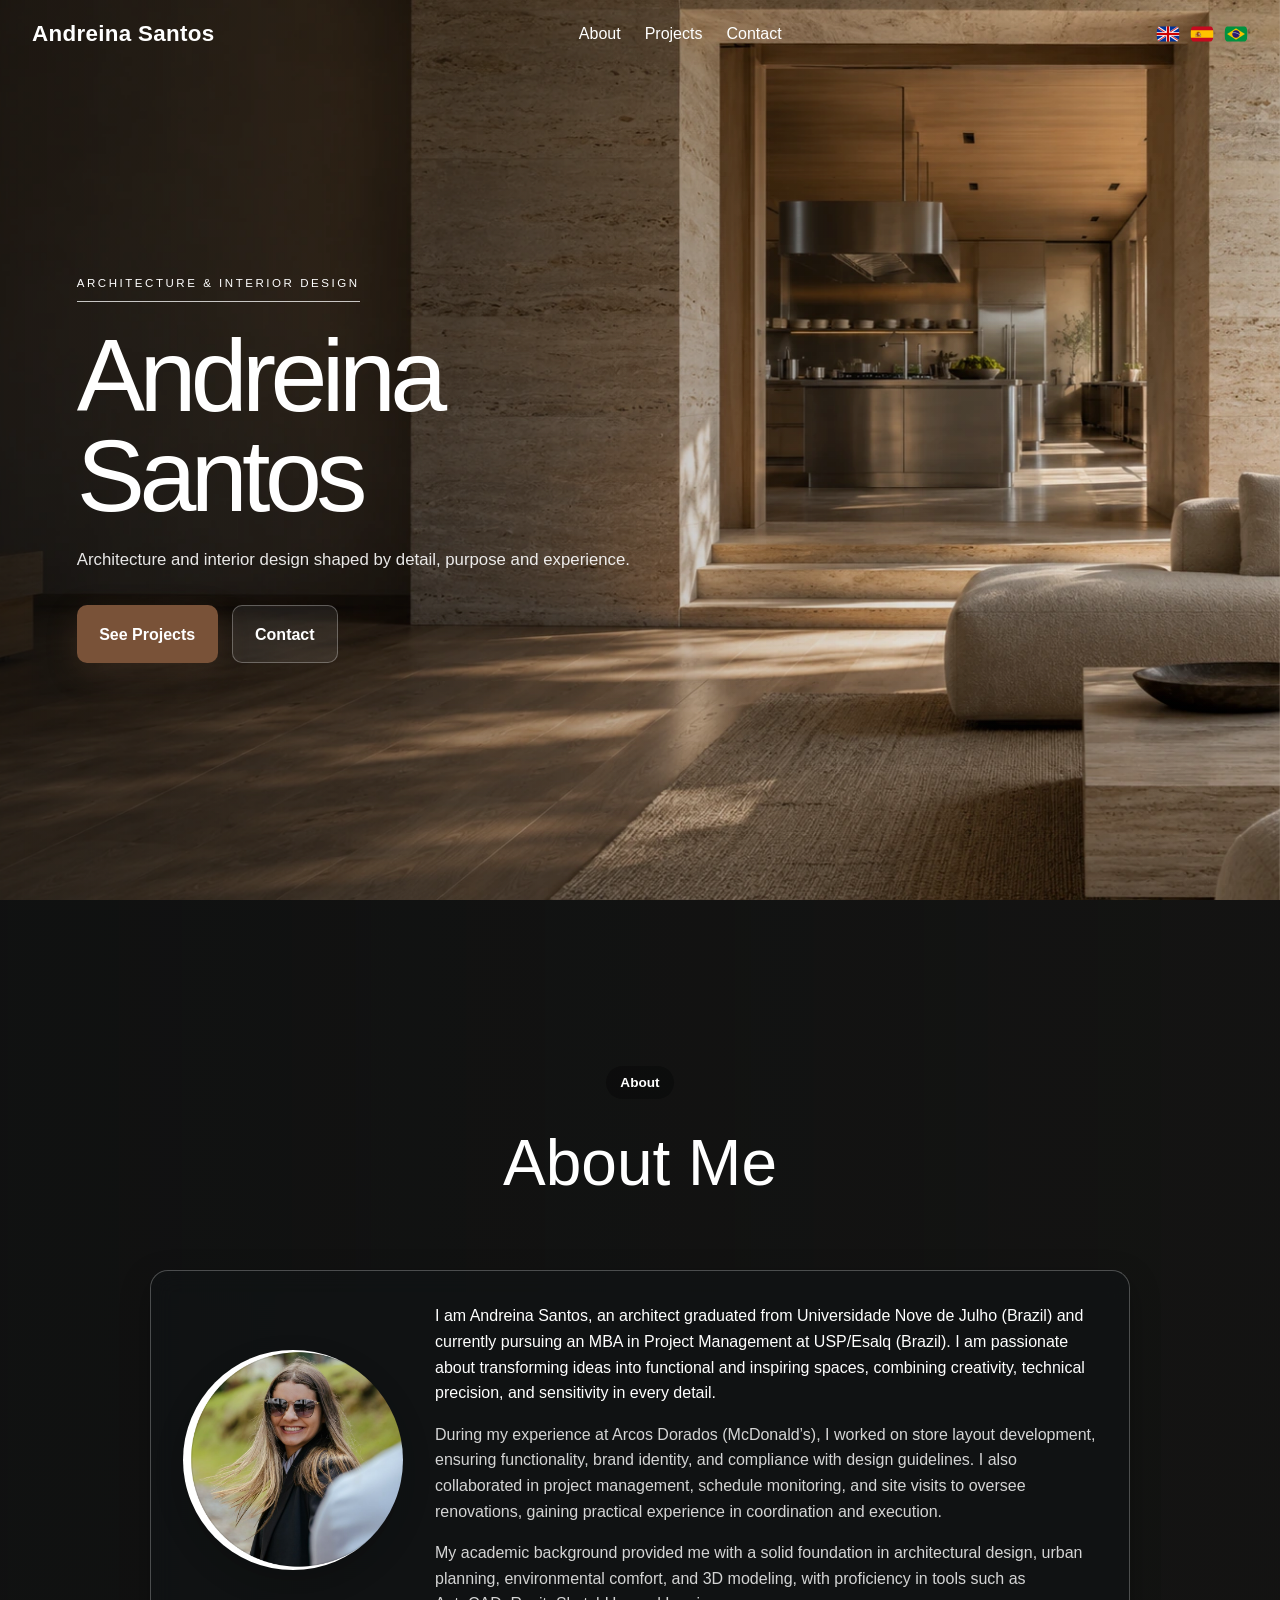
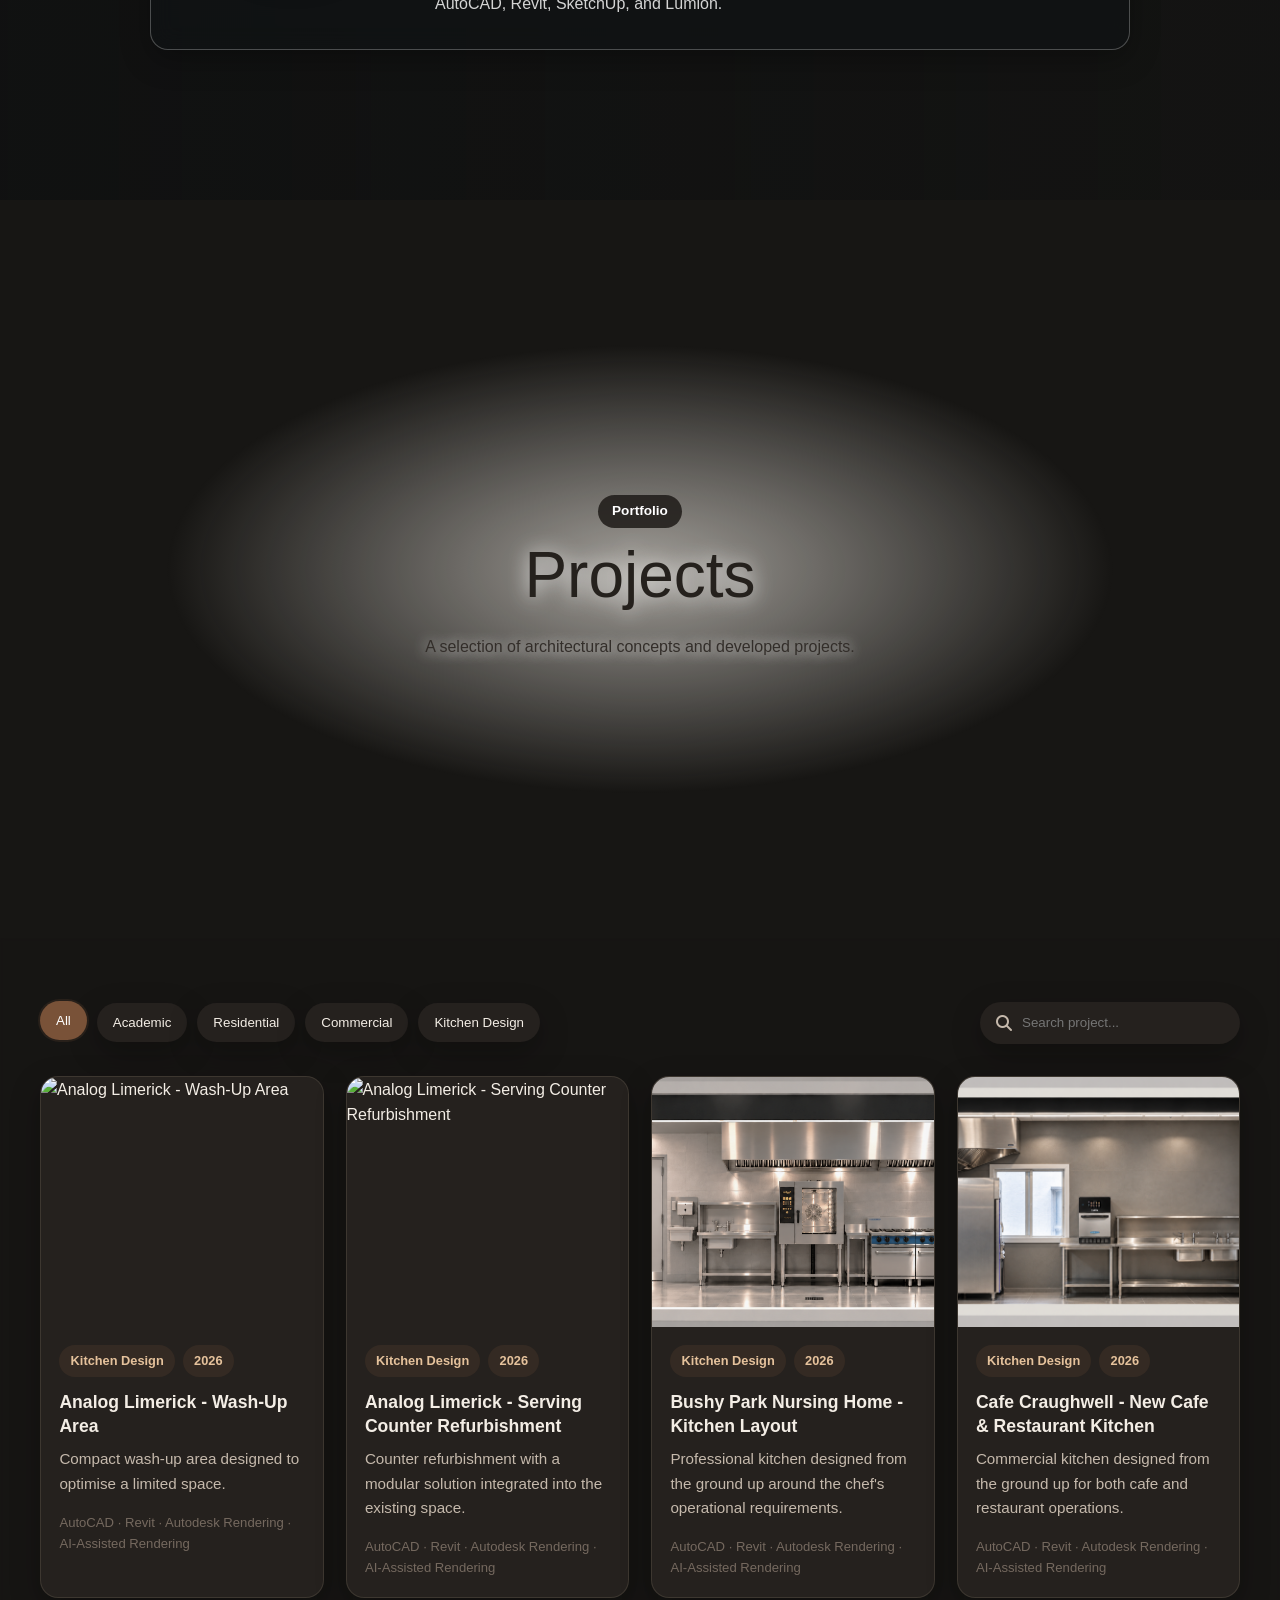
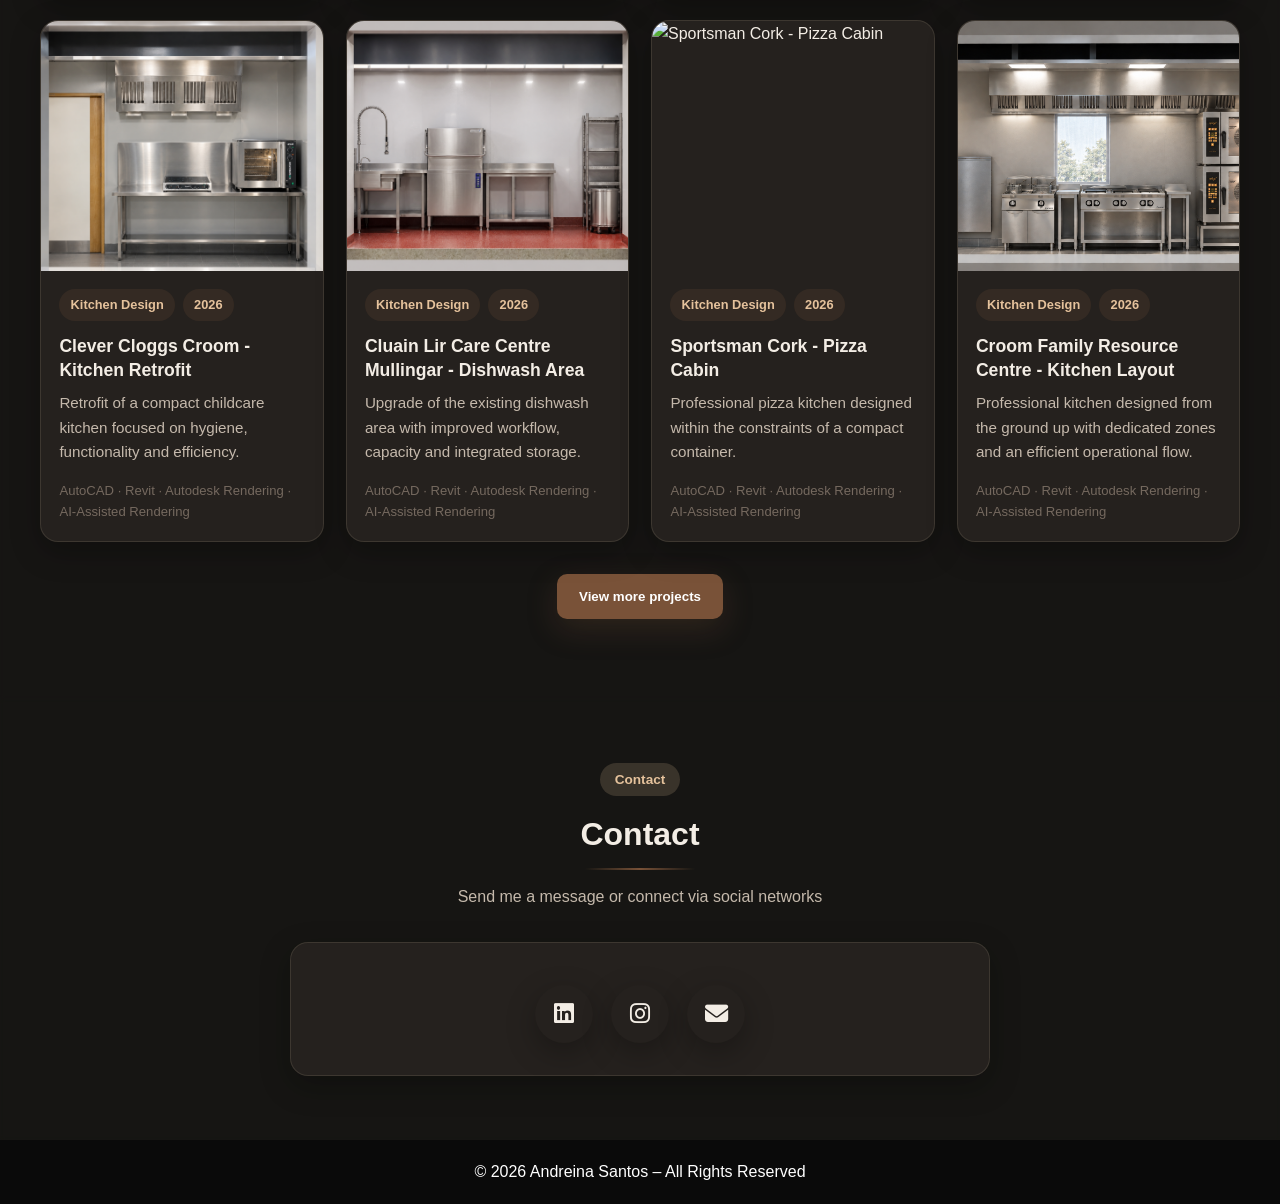
==== index.html @ 49c0d1c9 "Initial portfolio" ====
<!DOCTYPE html>
<html lang="pt">

<head>
    <meta charset="UTF-8">
    <meta name="viewport" content="width=device-width, initial-scale=1.0">
    <title>Andreina Santos | Architecture Portfolio</title>

    <link rel="icon" href="assets/hero/icon.ico">
    <link rel="stylesheet" href="css/style.css">
    <link rel="stylesheet" href="https://cdnjs.cloudflare.com/ajax/libs/font-awesome/6.4.0/css/all.min.css">

    <script src="js/projects-data.js" defer></script>
    <script src="js/script.js" defer></script>
</head>

<body class="home-page">
    <div class="site-backdrop" aria-hidden="true">
        <div class="backdrop-scene scene-living"></div>
        <div class="backdrop-scene scene-kitchen"></div>
        <div class="backdrop-scene scene-plan"></div>
    </div>
    <header>
        <a href="index.html" class="logo">Andreina Santos</a>

        <div class="menu-toggle" id="menu-toggle">
            <i class="fas fa-bars"></i>
        </div>

        <nav id="navbar">
            <ul>
                <li><a href="#about" id="nav-about">About</a></li>
                <li><a href="#projects" id="nav-projects">Projects</a></li>
                <li><a href="#contact" id="nav-contact">Contact</a></li>
            </ul>
        </nav>

        <div class="lang-switch">
            <img src="assets/flags/flag-en.png" alt="English" data-lang="en">
            <img src="assets/flags/flag-es.png" alt="Español" data-lang="es">
            <img src="assets/flags/flag-pt.png" alt="Português" data-lang="pt">
        </div>
    </header>

    <section class="hero" aria-label="Andreina Santos — architecture and interior design">
        <div class="hero-content">
            <span class="hero-kicker" id="hero-kicker">Architecture & Interior Design</span>
            <h1 id="hero-title">Andreina Santos</h1>
            <p id="hero-sub">Architecture and interior design shaped by detail, purpose and experience.</p>
            <div class="hero-actions">
                <a href="#projects" class="btn-hero" id="btn-see-projects">See Projects</a>
                <a href="#contact" class="btn-outline" id="btn-contact">Contact</a>
            </div>
        </div>
    </section>

    <section id="about" class="visible">
        <div class="section-heading">
            <span class="section-tag" id="about-tag">About</span>
            <h2 id="about-title">About Me</h2>
        </div>

        <div class="about-container glass-card">
            <div class="about-img">
                <img src="assets/profile/profile.png" alt="Andreina Santos">
            </div>

            <div class="about-text" id="about-text">
                I am Andreina Santos, an architect graduated from the Universidade Nove de Julho (Brazil) and currently pursuing an MBA in Project Management at USP/Esalq (Brazil).
            </div>
        </div>
    </section>

    <section id="projects" class="visible">
        <div class="projects-intro">
            <div class="section-heading">
                <span class="section-tag" id="projects-tag">Portfolio</span>
                <h2 id="projects-title">Projects</h2>
                <p class="section-subtitle" id="projects-subtitle">A selection of architectural concepts and developed projects.</p>
            </div>

        </div>
        <div class="projects-body">
            <div class="projects-toolbar">
                <div class="filter-buttons" id="filter-buttons">
                    <button class="filter-btn active" data-filter="all" id="filter-all">All</button>
                    <button class="filter-btn" data-filter="academic" id="filter-academic">Academic</button>
                    <button class="filter-btn" data-filter="residential" id="filter-residential">Residential</button>
                    <button class="filter-btn" data-filter="commercial" id="filter-commercial">Commercial</button>
                    <button class="filter-btn" data-filter="kitchen-design" id="filter-kitchenDesign">Kitchen Design</button>
                </div>

                <div class="search-box">
                    <i class="fas fa-search"></i>
                    <input type="text" id="project-search" placeholder="Search project...">
                </div>
            </div>

            <div class="project-grid" id="project-grid"></div>
            <p class="empty-state" id="empty-state" style="display: none;">No projects found.</p>

            <div class="projects-actions">
                <button id="load-more-projects" class="btn-load-more">Ver mais projetos</button>
            </div>
        </div>
    </section>

    <section id="contact" class="section-reveal">
        <div class="section-heading">
            <span class="section-tag" id="contact-tag">Contact</span>
            <h2 id="contact-title">Contact</h2>
            <p class="section-subtitle" id="contact-text">Send me a message or connect via social networks</p>
        </div>

        <div class="contact-card glass-card">
            <div class="socials">
                <a href="https://www.linkedin.com/in/andreina-lopes/" target="_blank" class="social-link linkedin" aria-label="LinkedIn">
                    <i class="fa-brands fa-linkedin"></i>
                </a>

                <a href="https://www.instagram.com/andreinalopes_/" target="_blank" class="social-link instagram" aria-label="Instagram">
                    <i class="fa-brands fa-instagram"></i>
                </a>

                <a href="mailto:andreina.lopes935@hotmail.com" class="social-link email" aria-label="Email">
                    <i class="fa-solid fa-envelope"></i>
                </a>
            </div>
        </div>
    </section>

    <footer>
        <p>© 2026 Andreina Santos – All Rights Reserved</p>
    </footer>

    <div id="dark-mode-toggle" aria-label="Toggle dark mode" title="Toggle dark mode">
        <i class="fas fa-moon"></i>
    </div>
</body>

</html>
---- css/style.css ----
:root {
    --bg: #f5f1eb;
    --bg-soft: #fffdf8;
    --text: #25211d;
    --text-soft: #6d645c;
    --primary: #795238;
    --primary-dark: #5c3d2a;
    --border: rgba(75, 53, 35, 0.12);
    --shadow: 0 10px 30px rgba(38, 29, 21, 0.10);
    --radius: 18px;
    --header-bg: rgba(29, 26, 23, 0.90);
}

* {
    margin: 0;
    padding: 0;
    box-sizing: border-box;
}

html {
    scroll-behavior: smooth;
}

body {
    font-family: Arial, sans-serif;
    line-height: 1.6;
    background: var(--bg);
    color: var(--text);
}

img {
    max-width: 100%;
    display: block;
}

header {
    display: flex;
    justify-content: space-between;
    align-items: center;
    gap: 1rem;
    padding: 1rem 2rem;
    background: var(--header-bg);
    color: #fff;
    position: sticky;
    top: 0;
    z-index: 999;
    backdrop-filter: blur(12px);
}

header .logo {
    font-size: 1.4rem;
    font-weight: bold;
    letter-spacing: 0.3px;
    white-space: nowrap;
    color: #fff;
    text-decoration: none;
    transition: color 0.3s ease, transform 0.3s ease;
}

header .logo:hover {
    color: var(--primary);
}

nav ul {
    display: flex;
    list-style: none;
    gap: 24px;
}

nav ul li a {
    color: #fff;
    text-decoration: none;
    transition: color 0.3s ease;
}

nav ul li a:hover {
    color: var(--primary);
}

.lang-switch {
    display: flex;
    align-items: center;
}

.lang-switch img {
    width: 24px;
    margin-left: 10px;
    cursor: pointer;
    border-radius: 50%;
    transition: transform 0.25s ease;
}

.lang-switch img:hover {
    transform: scale(1.12);
}

.menu-toggle {
    display: none;
    font-size: 1.8rem;
    cursor: pointer;
    color: #fff;
}

section {
    padding: 4rem 2rem;
}

.section-heading {
    max-width: 900px;
    margin: 0 auto 2rem;
    text-align: center;
}

.section-tag {
    display: inline-block;
    margin-bottom: 0.8rem;
    padding: 0.35rem 0.9rem;
    background: rgba(121, 82, 56, 0.12);
    color: var(--primary-dark);
    border-radius: 999px;
    font-size: 0.85rem;
    font-weight: bold;
}

.section-heading h2 {
    position: relative;
    display: block;
    width: fit-content;
    margin: 0 auto 0.9rem;
    font-size: 2rem;
    padding-bottom: 10px;
}

.section-heading h2::after {
    content: "";
    position: absolute;
    left: 50%;
    bottom: 0;
    width: 0;
    height: 2px;
    background: linear-gradient(90deg, transparent, var(--primary), transparent);
    transform: translateX(-50%);
    transition: width 0.45s ease;
}

.section-reveal.visible .section-heading h2::after {
    width: 110px;
}

.section-subtitle {
    max-width: 650px;
    margin: 0 auto;
    color: var(--text-soft);
}

.hero {
    min-height: 88vh;
    display: flex;
    align-items: center;
    justify-content: center;
    text-align: center;
    padding: 6rem 2rem;
    color: #fff;
    position: relative;
    overflow: hidden;
}

.hero-video {
    position: absolute;
    top: 50%;
    left: 50%;
    width: 100%;
    height: 100%;
    object-fit: cover;
    transform: translate(-50%, -50%);
    z-index: 0;
}

.hero-overlay {
    position: absolute;
    inset: 0;
    background: linear-gradient(rgba(0, 0, 0, 0.58), rgba(0, 0, 0, 0.68));
    z-index: 1;
}

.hero-content {
    max-width: 820px;
    animation: fadeUp 0.9s ease;
    position: relative;
    z-index: 2;
}

.hero-kicker {
    display: inline-block;
    margin-bottom: 1rem;
    padding: 0.4rem 0.95rem;
    border: 1px solid rgba(255, 255, 255, 0.22);
    border-radius: 999px;
    font-size: 0.9rem;
    backdrop-filter: blur(6px);
}

.hero h1 {
    font-size: clamp(2.3rem, 5vw, 4.2rem);
    line-height: 1.1;
    margin-bottom: 1rem;
}

.hero p {
    max-width: 700px;
    margin: 0 auto 1.7rem;
    font-size: 1.05rem;
    color: rgba(255, 255, 255, 0.9);
}

.hero-actions {
    display: flex;
    justify-content: center;
    gap: 14px;
    flex-wrap: wrap;
}

.btn-hero,
.btn-outline,
.back-link {
    position: relative;
    overflow: hidden;
    display: inline-flex;
    align-items: center;
    justify-content: center;
    gap: 8px;
    padding: 0.95rem 1.4rem;
    border-radius: 10px;
    text-decoration: none;
    font-weight: bold;
    transition: all 0.3s ease;
}

.btn-hero::before,
.btn-outline::before,
.back-link::before {
    content: "";
    position: absolute;
    top: 0;
    left: -120%;
    width: 120%;
    height: 2px;
    background: rgba(255, 255, 255, 0.9);
    transition: left 0.4s ease;
}

.btn-hero:hover::before,
.btn-outline:hover::before,
.back-link:hover::before {
    left: 100%;
}

.btn-hero {
    background: var(--primary);
    color: #fff;
    box-shadow: 0 10px 30px rgba(121, 82, 56, 0.25);
}

.btn-hero:hover {
    background: var(--primary-dark);
    transform: translateY(-3px);
}

.btn-outline {
    border: 1px solid rgba(255, 255, 255, 0.28);
    color: #fff;
    background: rgba(255, 255, 255, 0.06);
}

.btn-outline:hover {
    transform: translateY(-3px);
    background: rgba(255, 255, 255, 0.12);
}

.glass-card {
    background: rgba(255, 255, 255, 0.7);
    border: 1px solid rgba(255, 255, 255, 0.5);
    backdrop-filter: blur(12px);
    box-shadow: var(--shadow);
    border-radius: var(--radius);
}

.about-container {
    display: flex;
    align-items: center;
    gap: 2rem;
    flex-wrap: wrap;
    max-width: 1100px;
    margin: 0 auto;
    padding: 2rem;
}

.about-img img {
    width: 220px;
    height: 220px;
    object-fit: cover;
    border-radius: 50%;
    box-shadow: 0 12px 30px rgba(0, 0, 0, 0.15);
}

.about-text {
    flex: 1;
    min-width: 280px;
}

.about-text p {
    margin-top: 1rem;
    color: var(--text-soft);
}

.projects-toolbar {
    max-width: 1200px;
    margin: 0 auto 2rem;
    display: flex;
    gap: 1rem;
    justify-content: space-between;
    align-items: center;
    flex-wrap: wrap;
}

.projects-actions {
    display: flex;
    justify-content: center;
    margin-top: 2rem;
}

.btn-load-more {
    border: none;
    padding: 0.95rem 1.4rem;
    border-radius: 10px;
    background: var(--primary);
    color: #fff;
    font-weight: bold;
    cursor: pointer;
    box-shadow: 0 10px 30px rgba(121, 82, 56, 0.25);
    transition: all 0.3s ease;
}

.btn-load-more:hover {
    background: var(--primary-dark);
    transform: translateY(-3px);
}

body.dark-mode .btn-load-more {
    background: var(--primary);
    color: #fff;
}

body.dark-mode .btn-load-more:hover {
    background: var(--primary-dark);
}

body.dark-mode .card:hover {
    border-color: rgba(121, 82, 56, 0.45);
}

.filter-buttons {
    display: flex;
    gap: 10px;
    flex-wrap: wrap;
}

.filter-btn {
    border: none;
    padding: 0.75rem 1rem;
    border-radius: 999px;
    background: #fff;
    color: var(--text);
    cursor: pointer;
    box-shadow: var(--shadow);
    transition: all 0.25s ease;
}

.filter-btn:hover,
.filter-btn.active {
    background: var(--primary);
    color: #fff;
    transform: translateY(-2px);
}

.search-box {
    display: flex;
    align-items: center;
    gap: 10px;
    background: #fff;
    padding: 0.8rem 1rem;
    border-radius: 999px;
    box-shadow: var(--shadow);
    min-width: 260px;
}

.search-box i {
    color: var(--text-soft);
}

.search-box input {
    border: none;
    outline: none;
    width: 100%;
    background: transparent;
    color: var(--text);
}

.project-grid {
    max-width: 1200px;
    margin: 0 auto;
    display: grid;
    grid-template-columns: repeat(auto-fit, minmax(280px, 1fr));
    gap: 22px;
}

.card {
    position: relative;
    border-radius: 18px;
    overflow: hidden;
    background: #fff;
    box-shadow: var(--shadow);
    border: 1px solid var(--border);
    transition: transform 0.35s ease, box-shadow 0.35s ease, border-color 0.35s ease;
}

.card::before,
.card::after {
    content: "";
    position: absolute;
    width: 34px;
    height: 34px;
    opacity: 0;
    transition: opacity 0.35s ease, transform 0.35s ease;
    pointer-events: none;
    z-index: 3;
}

.card::before {
    top: 12px;
    left: 12px;
    border-top: 2px solid var(--primary);
    border-left: 2px solid var(--primary);
    transform: translate(-6px, -6px);
}

.card::after {
    bottom: 12px;
    right: 12px;
    border-bottom: 2px solid var(--primary);
    border-right: 2px solid var(--primary);
    transform: translate(6px, 6px);
}

.card:hover {
    transform: translateY(-8px);
    box-shadow: 0 20px 45px rgba(15, 23, 42, 0.14);
    border-color: rgba(121, 82, 56, 0.35);
}

.card:hover::before,
.card:hover::after {
    opacity: 1;
    transform: translate(0, 0);
}

.card a {
    text-decoration: none;
    color: inherit;
    display: block;
}

.card-image-wrap {
    position: relative;
    overflow: hidden;
}

.card img {
    width: 100%;
    height: 250px;
    object-fit: cover;
    transition: transform 0.5s ease;
}

.card:hover img {
    transform: scale(1.06);
}

.card-overlay {
    position: absolute;
    inset: 0;
    background: linear-gradient(to top, rgba(0, 0, 0, 0.58), rgba(0, 0, 0, 0.12));
    display: flex;
    align-items: flex-end;
    justify-content: flex-start;
    padding: 1rem;
    opacity: 0;
    transition: opacity 0.3s ease;
}

.card:hover .card-overlay {
    opacity: 1;
}

.card-view {
    color: #fff;
    font-weight: bold;
    background: rgba(255, 255, 255, 0.16);
    padding: 0.45rem 0.8rem;
    border-radius: 999px;
    backdrop-filter: blur(6px);
}

.card-info {
    padding: 1.15rem;
}

.card-top-meta,
.card-bottom-meta {
    display: flex;
    flex-wrap: wrap;
    gap: 8px;
}

.card-top-meta {
    margin-bottom: 0.9rem;
}

.card-bottom-meta {
    margin-top: 1rem;
}

.badge {
    display: inline-flex;
    padding: 0.35rem 0.7rem;
    border-radius: 999px;
    background: rgba(121, 82, 56, 0.1);
    color: var(--primary-dark);
    font-size: 0.8rem;
    font-weight: bold;
}

.card-info h3 {
    font-size: 1.1rem;
    line-height: 1.35;
    margin-bottom: 0.55rem;
}

.card-info p {
    color: var(--text-soft);
    font-size: 0.95rem;
}

.card-bottom-meta span {
    font-size: 0.82rem;
    color: #75695f;
}

.empty-state {
    text-align: center;
    margin-top: 1.5rem;
    color: var(--text-soft);
}

#contact {
    text-align: center;
}

.contact-card {
    max-width: 700px;
    margin: 0 auto;
    padding: 2rem;
}

.socials {
    margin-top: 0.6rem;
    display: flex;
    justify-content: center;
    gap: 18px;
}

.socials a {
    width: 58px;
    height: 58px;
    display: inline-flex;
    align-items: center;
    justify-content: center;
    border-radius: 50%;
    background: #fff;
    color: var(--text);
    font-size: 1.45rem;
    box-shadow: var(--shadow);
    text-decoration: none;
    transition: transform 0.3s ease, background 0.3s ease, color 0.3s ease, box-shadow 0.3s ease;
}

.socials a:hover {
    transform: translateY(-4px) scale(1.08);
}

.socials a.linkedin:hover {
    background: #0a66c2;
    color: #fff;
    box-shadow: 0 10px 25px rgba(10, 102, 194, 0.35);
}

.socials a.instagram:hover {
    background: linear-gradient(135deg, #f58529, #dd2a7b, #8134af, #515bd4);
    color: #fff;
    box-shadow: 0 10px 25px rgba(221, 42, 123, 0.35);
}

.socials a.email:hover {
    background: var(--primary);
    color: #fff;
    box-shadow: 0 10px 25px rgba(121, 82, 56, 0.35);
}

footer {
    text-align: center;
    padding: 1.2rem;
    background: #111;
    color: #fff;
    margin-top: 2rem;
}

.project-hero {
    min-height: 55vh;
    background-position: center;
    background-size: cover;
    background-repeat: no-repeat;
    display: flex;
    align-items: stretch;
}

.project-hero-overlay {
    width: 100%;
    padding: 2rem;
    background: linear-gradient(rgba(0, 0, 0, 0.5), rgba(0, 0, 0, 0.6));
    color: #fff;
    display: flex;
    flex-direction: column;
    justify-content: space-between;
}

.back-link {
    align-self: flex-start;
    margin-bottom: 2rem;
    background: rgba(255, 255, 255, 0.1);
    color: #fff;
}

.back-link:hover {
    background: rgba(255, 255, 255, 0.18);
    transform: translateY(-2px);
}

.project-hero-content {
    max-width: 900px;
}

.project-category {
    display: inline-block;
    margin-bottom: 0.9rem;
    padding: 0.45rem 0.8rem;
    border-radius: 999px;
    background: rgba(255, 255, 255, 0.14);
    font-size: 0.85rem;
    font-weight: bold;
}

.project-hero-content h1 {
    font-size: clamp(2rem, 4vw, 3.4rem);
    line-height: 1.15;
    margin-bottom: 1rem;
}

.project-hero-content p {
    max-width: 760px;
    color: rgba(255, 255, 255, 0.92);
}

.project-meta-inline {
    margin-top: 1.2rem;
    display: flex;
    gap: 18px;
    flex-wrap: wrap;
}

.project-meta-inline span {
    display: inline-flex;
    align-items: center;
    gap: 8px;
    color: rgba(255, 255, 255, 0.95);
}

.project-layout {
    max-width: 1250px;
    margin: 0 auto;
    padding: 3rem 2rem 0;
    display: grid;
    grid-template-columns: 2fr 1fr;
    gap: 24px;
}

.project-main {
    min-width: 0;
}

.project-gallery-header {
    margin-bottom: 1.4rem;
}

.project-gallery-header h2 {
    margin-bottom: 0.4rem;
}

.project-gallery-header p {
    color: var(--text-soft);
}

.project-sidebar {
    padding: 1.5rem;
    align-self: start;
    position: sticky;
    top: 100px;
}

.project-sidebar h3 {
    margin-bottom: 1rem;
}

.project-info-list {
    list-style: none;
}

.project-info-list li {
    display: flex;
    flex-direction: column;
    gap: 4px;
    padding: 0.9rem 0;
    border-bottom: 1px solid var(--border);
}

.next-project-section {
    max-width: 1250px;
    margin: 2.5rem auto 0;
    padding: 0 2rem;
}

.next-project-card {
    padding: 1.4rem 1.6rem;
    display: flex;
    flex-direction: column;
    gap: 0.7rem;
}

.next-project-label {
    font-size: 0.85rem;
    color: var(--text-soft);
    text-transform: uppercase;
    letter-spacing: 0.08em;
}

.next-project-link {
    display: inline-flex;
    align-items: center;
    gap: 10px;
    font-size: 1.15rem;
    font-weight: bold;
    color: var(--text);
    text-decoration: none;
    transition: color 0.3s ease, transform 0.3s ease;
}

.next-project-link:hover {
    color: var(--primary);
    transform: translateX(4px);
}

.gallery {
    display: grid;
    grid-template-columns: repeat(2, minmax(0, 1fr));
    gap: 16px;
}

.featured-image {
    grid-column: 1 / -1;
    height: 520px;
}

.img-wrapper {
    position: relative;
    overflow: hidden;
    border-radius: 14px;
    cursor: pointer;
    box-shadow: var(--shadow);
    height: 320px;
    background: #111;
}

.img-wrapper img {
    width: 100%;
    height: 100%;
    object-fit: cover;
    transition: transform 0.35s ease;
}

.img-wrapper {
    position: relative;
    overflow: hidden;
    border-radius: 14px;
    cursor: pointer;
    box-shadow: var(--shadow);
}

.img-wrapper img {
    width: 100%;
    height: 280px;
    object-fit: cover;
    transition: transform 0.35s ease;
}

.img-wrapper:hover img {
    transform: scale(1.06);
}

.zoom-icon {
    position: absolute;
    top: 50%;
    left: 50%;
    transform: translate(-50%, -50%) scale(0.8);
    opacity: 0;
    color: #fff;
    font-size: 2rem;
    pointer-events: none;
    transition: all 0.3s ease;
}

.img-wrapper::before {
    content: "";
    position: absolute;
    inset: 0;
    background: rgba(0, 0, 0, 0.34);
    opacity: 0;
    transition: opacity 0.3s ease;
}

.img-wrapper:hover::before {
    opacity: 1;
}

.img-wrapper:hover .zoom-icon {
    opacity: 1;
    transform: translate(-50%, -50%) scale(1);
}

.lightbox {
    display: none;
    position: fixed;
    z-index: 3000;
    padding-top: 60px;
    inset: 0;
    background: rgba(0, 0, 0, 0.92);
}

.lightbox img {
    margin: auto;
    display: block;
    width: 80vw;
    height: 80vh;
    object-fit: contain;
    border-radius: 8px;
}


/*
.lightbox img {
    margin: auto;
    display: block;
    width: 70vw;   se para reduzir o tamanho da imagem na tela, altere para 60vw
    height: 70vh;  se para reduzir o tamanho da imagem na tela, altere para 60vh 
    object-fit: contain;
    border-radius: 12px;
    background: #111;
    padding: 10px;
}
*/

.lightbox .close {
    position: absolute;
    top: 20px;
    right: 35px;
    color: #fff;
    font-size: 40px;
    font-weight: bold;
    cursor: pointer;
}

.lightbox .prev,
.lightbox .next {
    cursor: pointer;
    position: absolute;
    top: 50%;
    padding: 16px;
    color: white;
    font-weight: bold;
    font-size: 30px;
    user-select: none;
    transform: translateY(-50%);
}

.lightbox .prev {
    left: 10px;
}

.lightbox .next {
    right: 10px;
}

.project-not-found {
    text-align: center;
    padding: 4rem 1rem;
}

.section-reveal {
    opacity: 0;
    transform: translateY(28px);
    transition: all 0.7s ease;
}

.section-reveal.visible {
    opacity: 1;
    transform: translateY(0);
}

.reveal-card {
    opacity: 0;
    transform: translateY(20px);
    animation: cardReveal 0.65s ease forwards;
}

.lightbox-counter {
    position: absolute;
    bottom: 25px;
    left: 50%;
    transform: translateX(-50%);
    padding: 8px 14px;
    border-radius: 999px;
    background: rgba(255, 255, 255, 0.12);
    color: #fff;
    font-size: 0.95rem;
    font-weight: bold;
    backdrop-filter: blur(6px);
}

.lightbox .prev.disabled,
.lightbox .next.disabled {
    opacity: 0.3;
    pointer-events: none;
}

#dark-mode-toggle {
    position: fixed;
    bottom: 2rem;
    right: 2rem;
    width: 54px;
    height: 54px;
    background-color: #fff;
    color: #333;
    border-radius: 50%;
    display: none;
    /* ocultado propositalmente — mude para "display: flex" para reativar o botão de troca de tema */
    justify-content: center;
    align-items: center;
    cursor: pointer;
    box-shadow: var(--shadow);
    z-index: 999;
    transition: all 0.3s ease;
}

#dark-mode-toggle i {
    font-size: 1.2rem;
}

body.dark-mode {
    --bg: #171614;
    --bg-soft: #25211e;
    --text: #f3ede5;
    --text-soft: #c5b9ac;
    --border: rgba(231, 208, 181, 0.12);
    --shadow: 0 10px 30px rgba(0, 0, 0, 0.28);
    --header-bg: rgba(23, 22, 20, 0.92);
}

body.dark-mode .glass-card,
body.dark-mode .card,
body.dark-mode .filter-btn,
body.dark-mode .search-box,
body.dark-mode .socials a,
body.dark-mode #dark-mode-toggle {
    background: var(--bg-soft);
    color: var(--text);
    border-color: var(--border);
}

body.dark-mode .filter-btn:hover,
body.dark-mode .filter-btn.active {
    background: var(--primary);
    color: #fff;
    border-color: var(--primary);
    box-shadow: 0 0 0 2px rgba(121, 82, 56, 0.18);
}

body.dark-mode .badge {
    background: rgba(121, 82, 56, 0.18);
    color: #e5c29c;
}

body.dark-mode .card-info p,
body.dark-mode .section-subtitle,
body.dark-mode .project-gallery-header p,
body.dark-mode .about-text p,
body.dark-mode .empty-state {
    color: var(--text-soft);
}

body.dark-mode .btn-outline {
    background: rgba(255, 255, 255, 0.08);
}

body.dark-mode footer {
    background: #0a0a0a;
}

@keyframes fadeUp {
    from {
        opacity: 0;
        transform: translateY(22px);
    }
    to {
        opacity: 1;
        transform: translateY(0);
    }
}

@keyframes cardReveal {
    to {
        opacity: 1;
        transform: translateY(0);
    }
}

@media (max-width: 992px) {
    .project-layout {
        grid-template-columns: 1fr;
    }
    .project-sidebar {
        position: static;
    }
}

@media (max-width: 768px) {
    header {
        flex-wrap: wrap;
    }
    .menu-toggle {
        display: block;
        margin-left: auto;
    }
    nav {
        position: absolute;
        top: 72px;
        left: 0;
        width: 100%;
        background: #111;
        display: none;
        flex-direction: column;
    }
    nav.active {
        display: flex;
    }
    nav ul {
        flex-direction: column;
        width: 100%;
        padding: 1rem 0;
        gap: 12px;
    }
    nav ul li {
        text-align: center;
    }
    .lang-switch {
        width: 100%;
        justify-content: center;
        margin-top: 0.5rem;
    }
    .hero {
        min-height: 76vh;
    }
    .about-container {
        text-align: center;
        justify-content: center;
        padding: 1.5rem;
    }
    .about-img img {
        width: 180px;
        height: 180px;
    }
    .projects-toolbar {
        align-items: stretch;
    }
    .search-box {
        min-width: 100%;
    }
    .project-hero-overlay {
        padding: 1.4rem;
    }
    .project-layout {
        padding: 2rem 1rem 0;
    }
    section {
        padding: 3rem 1rem;
    }
    .gallery {
        grid-template-columns: 1fr;
    }
    .featured-image {
        height: 340px;
    }
    .img-wrapper {
        height: 260px;
    }
}
/* Three architectural scenes belong to three real page sections. */
html { scroll-behavior: smooth; }
.home-page header {
    position: fixed;
    inset: 0 0 auto;
    width: 100%;
    background: transparent;
    color: #fff;
    backdrop-filter: none;
    -webkit-backdrop-filter: none;
    transition: background .3s ease, color .3s ease;
}
.home-page.header-on-plan header {
    background: rgba(248, 245, 239, .78);
    color: #25211d;
    backdrop-filter: blur(12px);
    -webkit-backdrop-filter: blur(12px);
}
.home-page.header-on-plan header .logo,
.home-page.header-on-plan header nav a,
.home-page.header-on-plan header .menu-toggle { color: #25211d; }
.home-page.header-over-content header {
    background: rgba(29, 26, 23, .85);
    backdrop-filter: blur(12px);
    -webkit-backdrop-filter: blur(12px);
}
.home-page .hero {
    min-height: 100svh;
    padding: 7rem max(6vw, 24px) 5rem;
    display: flex;
    align-items: center;
    justify-content: flex-start;
    text-align: left;
    background: url('../assets/hero/scene-living.webp') center center / cover no-repeat;
    isolation: isolate;
}
.home-page .hero::before {
    content: '';
    position: absolute;
    inset: 0;
    background: linear-gradient(90deg, rgba(16,15,14,.57), rgba(16,15,14,.17) 58%, transparent);
    z-index: -1;
}
.home-page .hero-content { max-width: 650px; animation: fadeUp .9s ease; }
.home-page .hero-kicker {
    border: 0;
    border-bottom: 1px solid rgba(255,255,255,.75);
    border-radius: 0;
    padding: 0 0 .55rem;
    font-size: .72rem;
    text-transform: uppercase;
    letter-spacing: .22em;
    backdrop-filter: none;
}
.home-page .hero h1 {
    font-size: clamp(3.6rem, 8vw, 8rem);
    font-weight: 400;
    line-height: .98;
    letter-spacing: -.055em;
    margin: .5rem 0 1.25rem;
}
.home-page .hero p { margin: 0 0 2rem; }
.home-page .hero-actions { justify-content: flex-start; }
.hero-scroll-cue {
    position: absolute;
    left: max(6vw, 24px);
    bottom: 6vh;
    font-size: .7rem;
    text-transform: uppercase;
    letter-spacing: .18em;
}
#about {
    min-height: 100svh;
    padding: max(7rem, 12vh) 2rem 6rem;
    display: flex;
    flex-direction: column;
    justify-content: center;
    position: relative;
    isolation: isolate;
    background: url('../assets/hero/scene-kitchen.webp') center / cover no-repeat;
    color: #fff;
}
#about::before {
    content: '';
    position: absolute;
    inset: 0;
    background: linear-gradient(90deg, rgba(13,15,16,.64), rgba(13,15,16,.32));
    z-index: -1;
}
#about .section-heading h2 { font-size: clamp(2.6rem, 5vw, 5rem); font-weight: 400; }
#about .section-tag { color: #fff; background: rgba(0,0,0,.3); }
#about .about-container,
body.dark-mode #about .about-container {
    background: rgba(16,19,21,.70);
    border-color: rgba(255,255,255,.25);
    color: #fff;
    max-width: 980px;
}
#about .about-text p,
body.dark-mode #about .about-text p { color: rgba(255,255,255,.82); }
#projects { padding: 0; }
.projects-intro {
    min-height: 82svh;
    padding: 8rem 2rem 5rem;
    display: flex;
    align-items: center;
    justify-content: center;
    background: url('../assets/hero/scene-plan.webp') center / cover no-repeat;
    color: #25211d;
}
.projects-intro .section-heading h2 { font-size: clamp(3rem, 6vw, 6rem); font-weight: 400; }
.projects-intro .section-subtitle,
body.dark-mode .projects-intro .section-subtitle { color: #4b4741; }
.projects-intro .section-tag { background: rgba(255,255,255,.8); }
.projects-body { padding: 4rem 2rem 5rem; background: var(--bg); }
@media (max-width: 700px) {
    .home-page .hero { background-position: 58% center; padding: 7rem 24px 5rem; }
    .home-page .hero h1 { font-size: clamp(3.1rem, 14vw, 5rem); }
    #about { padding: 7rem 1rem 4rem; }
    #about .about-container { padding: 1.5rem; }
    .projects-intro { padding: 7rem 1rem 4rem; min-height: 70svh; }
    .projects-body { padding: 3rem 1rem 4rem; }
    .home-page.header-on-plan nav.active { background: rgba(248,245,239,.96); }
}
/* Paint the tint above the photograph and the content above the tint. */
.home-page .hero::before, #about::before { z-index: 0; }
.home-page .hero-content, #about > .section-heading, #about > .about-container { position: relative; z-index: 1; }
.projects-intro { position: relative; isolation: isolate; }
.projects-intro::before {
    content: '';
    position: absolute;
    inset: 0;
    z-index: -1;
    background: radial-gradient(ellipse 38rem 18rem at center, rgba(246,241,233,.62), transparent 78%);
    pointer-events: none;
}
.projects-intro .section-heading {
    max-width: 850px;
    background: transparent;
    border: 0;
    border-radius: 0;
    padding: 0;
    backdrop-filter: none;
    -webkit-backdrop-filter: none;
}
.projects-intro .section-heading h2 {
    font-size: clamp(2.6rem, 5vw, 5rem);
    line-height: 1.1;
    margin-bottom: .8rem;
    text-shadow: 0 1px 20px rgba(255,255,255,.9);
}
.projects-intro .section-tag { background: rgba(34,30,27,.88); color: #fff; }
.projects-intro .section-subtitle,
body.dark-mode .projects-intro .section-subtitle {
    color: #332e2a;
    text-shadow: 0 1px 14px rgba(255,255,255,.95);
}
.home-page:not(.dark-mode).header-over-content header {
    background: rgba(245,241,235,.9);
    color: #25211d;
}
.home-page:not(.dark-mode).header-over-content header .logo,
.home-page:not(.dark-mode).header-over-content header nav a,
.home-page:not(.dark-mode).header-over-content header .menu-toggle { color: #25211d; }

/* Continuous scroll journey: the photographs stay in the viewport while
   the existing page content moves across them. */
.home-page { --kitchen-progress: 0; --plan-progress: 0; }
.site-backdrop {
    position: fixed;
    inset: 0;
    z-index: 0;
    overflow: hidden;
    pointer-events: none;
    background: #bfb2a1;
}
.backdrop-scene {
    position: absolute;
    inset: 0;
    background-position: center;
    background-size: cover;
    background-repeat: no-repeat;
    will-change: opacity, clip-path;
}
.scene-living { background-image: url('../assets/hero/scene-living.webp'); }
.scene-kitchen { background-image: url('../assets/hero/scene-kitchen.webp'); opacity: var(--kitchen-progress); }
.scene-plan { background-image: url('../assets/hero/scene-plan.webp'); opacity: var(--plan-progress); }
@supports (clip-path: circle(50% at 50% 50%)) {
    .scene-kitchen {
        opacity: 1;
        clip-path: circle(calc(var(--kitchen-progress) * 150%) at 66% 43%);
    }
    .scene-plan {
        opacity: 1;
        clip-path: circle(calc(var(--plan-progress) * 150%) at 50% 50%);
    }
}
.home-page section, .home-page footer { position: relative; z-index: 1; }
.home-page .hero,
.home-page #about,
.home-page .projects-intro { background: transparent; }
.home-page #about { isolation: isolate; }
.home-page #projects { background: transparent; }
.home-page .projects-body {
    background: rgba(23,22,20,.67);
    min-height: 50vh;
    backdrop-filter: blur(2px);
    -webkit-backdrop-filter: blur(2px);
}
.home-page #contact {
    background: rgba(23,22,20,.64);
    backdrop-filter: blur(2px);
    -webkit-backdrop-filter: blur(2px);
}
.home-page:not(.dark-mode) .projects-body { background: rgba(245,241,235,.78); }
.home-page:not(.dark-mode) #contact { background: rgba(245,241,235,.76); }
.home-page.header-over-content header { background: rgba(18,20,23,.82); }
.home-page:not(.dark-mode).header-over-content header { background: rgba(245,241,235,.86); }
@media (prefers-reduced-motion: reduce) {
    .scene-kitchen, .scene-plan { clip-path: none; }
}
.projects-intro::before { z-index: 0; }
.projects-intro .section-heading { position: relative; z-index: 1; }

/* The footer joins the contact section without an empty strip. */
.home-page footer { margin-top: 0; }

/* Transparent on the opening frame; a quiet glass bar appears on scroll. */
.home-page.header-scrolled:not(.header-on-plan):not(.header-over-content) header {
    background: rgba(29, 26, 23, .58);
    backdrop-filter: blur(14px);
    -webkit-backdrop-filter: blur(14px);
    box-shadow: 0 1px 0 rgba(255,255,255,.10);
}

/* Warm architectural palette, with legible accents in both themes. */
body.dark-mode .section-tag {
    background: rgba(229, 194, 156, .17);
    color: #e5c29c;
}
body.dark-mode .projects-intro .section-tag {
    background: rgba(34, 30, 27, .88);
    color: #fff;
}
:where(a, button, input):focus-visible {
    outline: 2px solid #b8906a;
    outline-offset: 3px;
}
.home-page header .logo:hover,
.home-page header nav a:hover,
body.dark-mode .next-project-link:hover { color: #e5c29c; }
.home-page.header-on-plan header .logo:hover,
.home-page.header-on-plan header nav a:hover,
.home-page:not(.dark-mode).header-over-content header .logo:hover,
.home-page:not(.dark-mode).header-over-content header nav a:hover { color: #795238; }
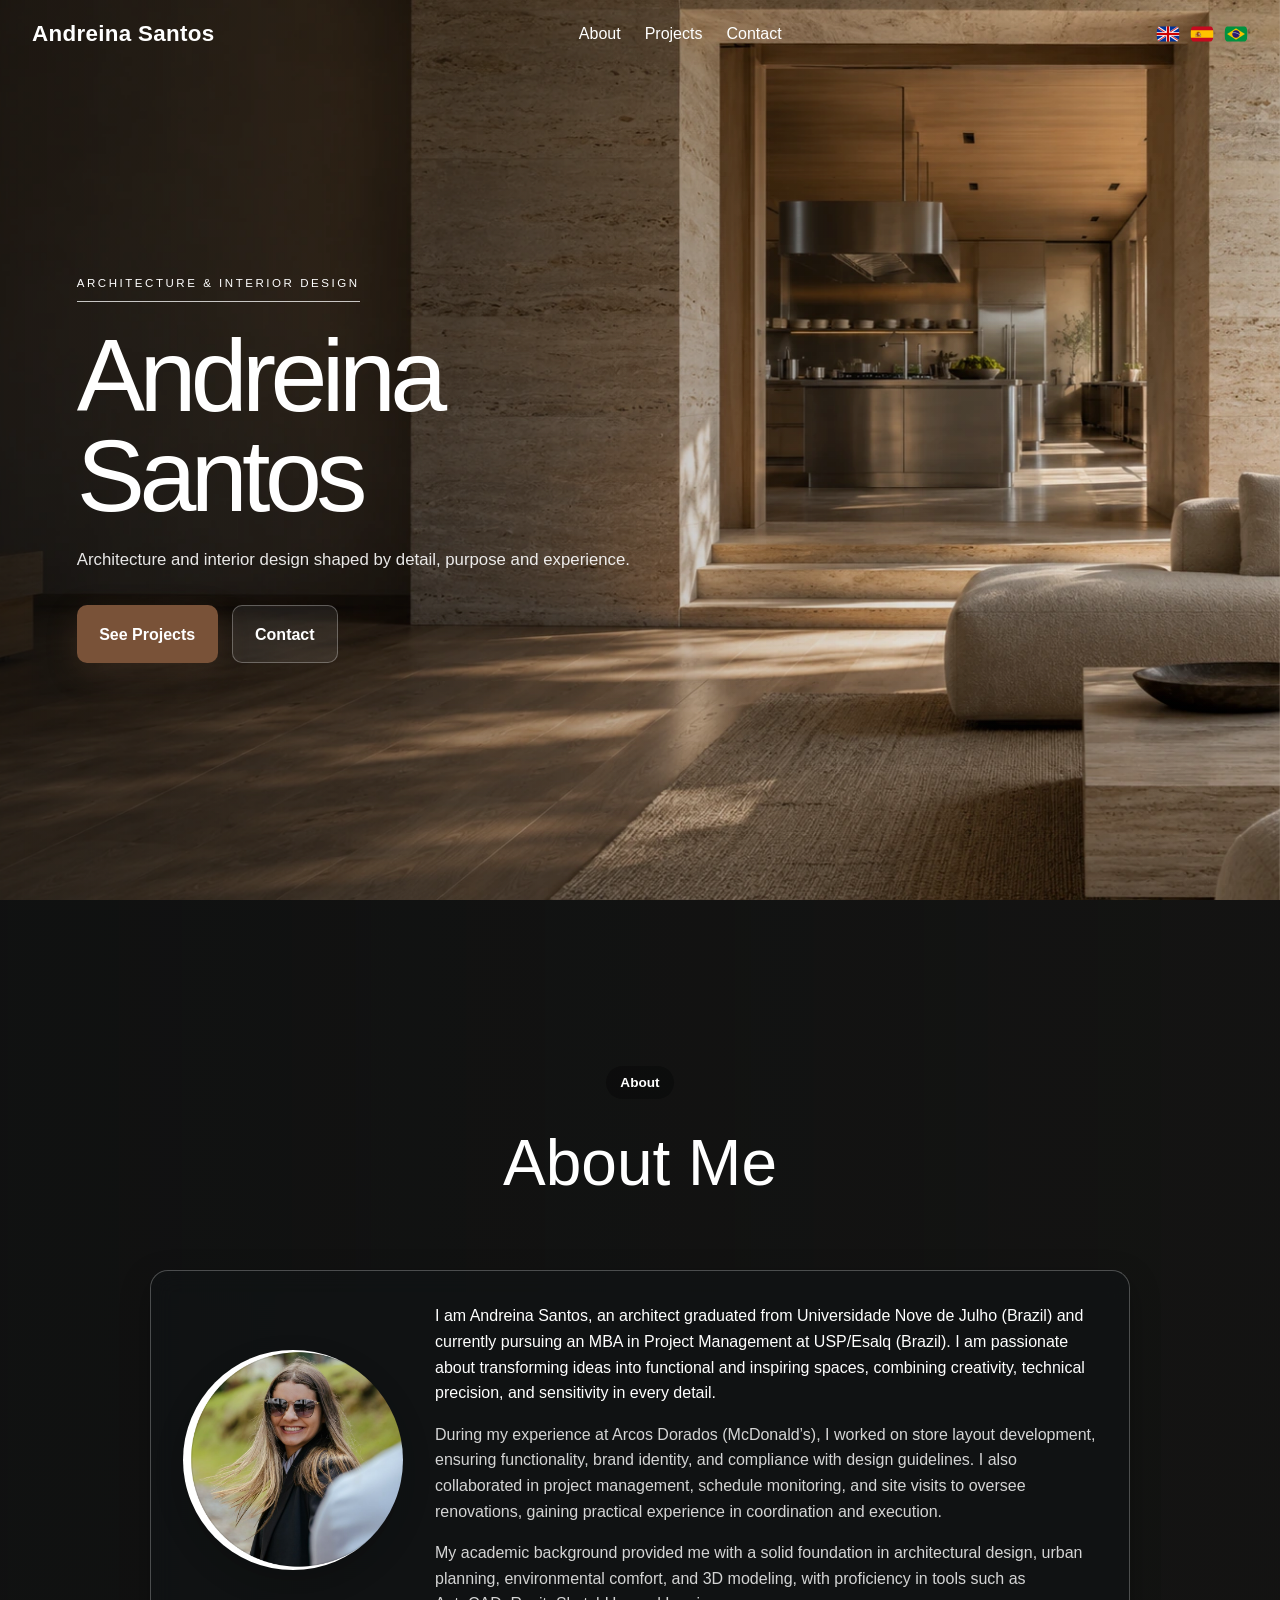
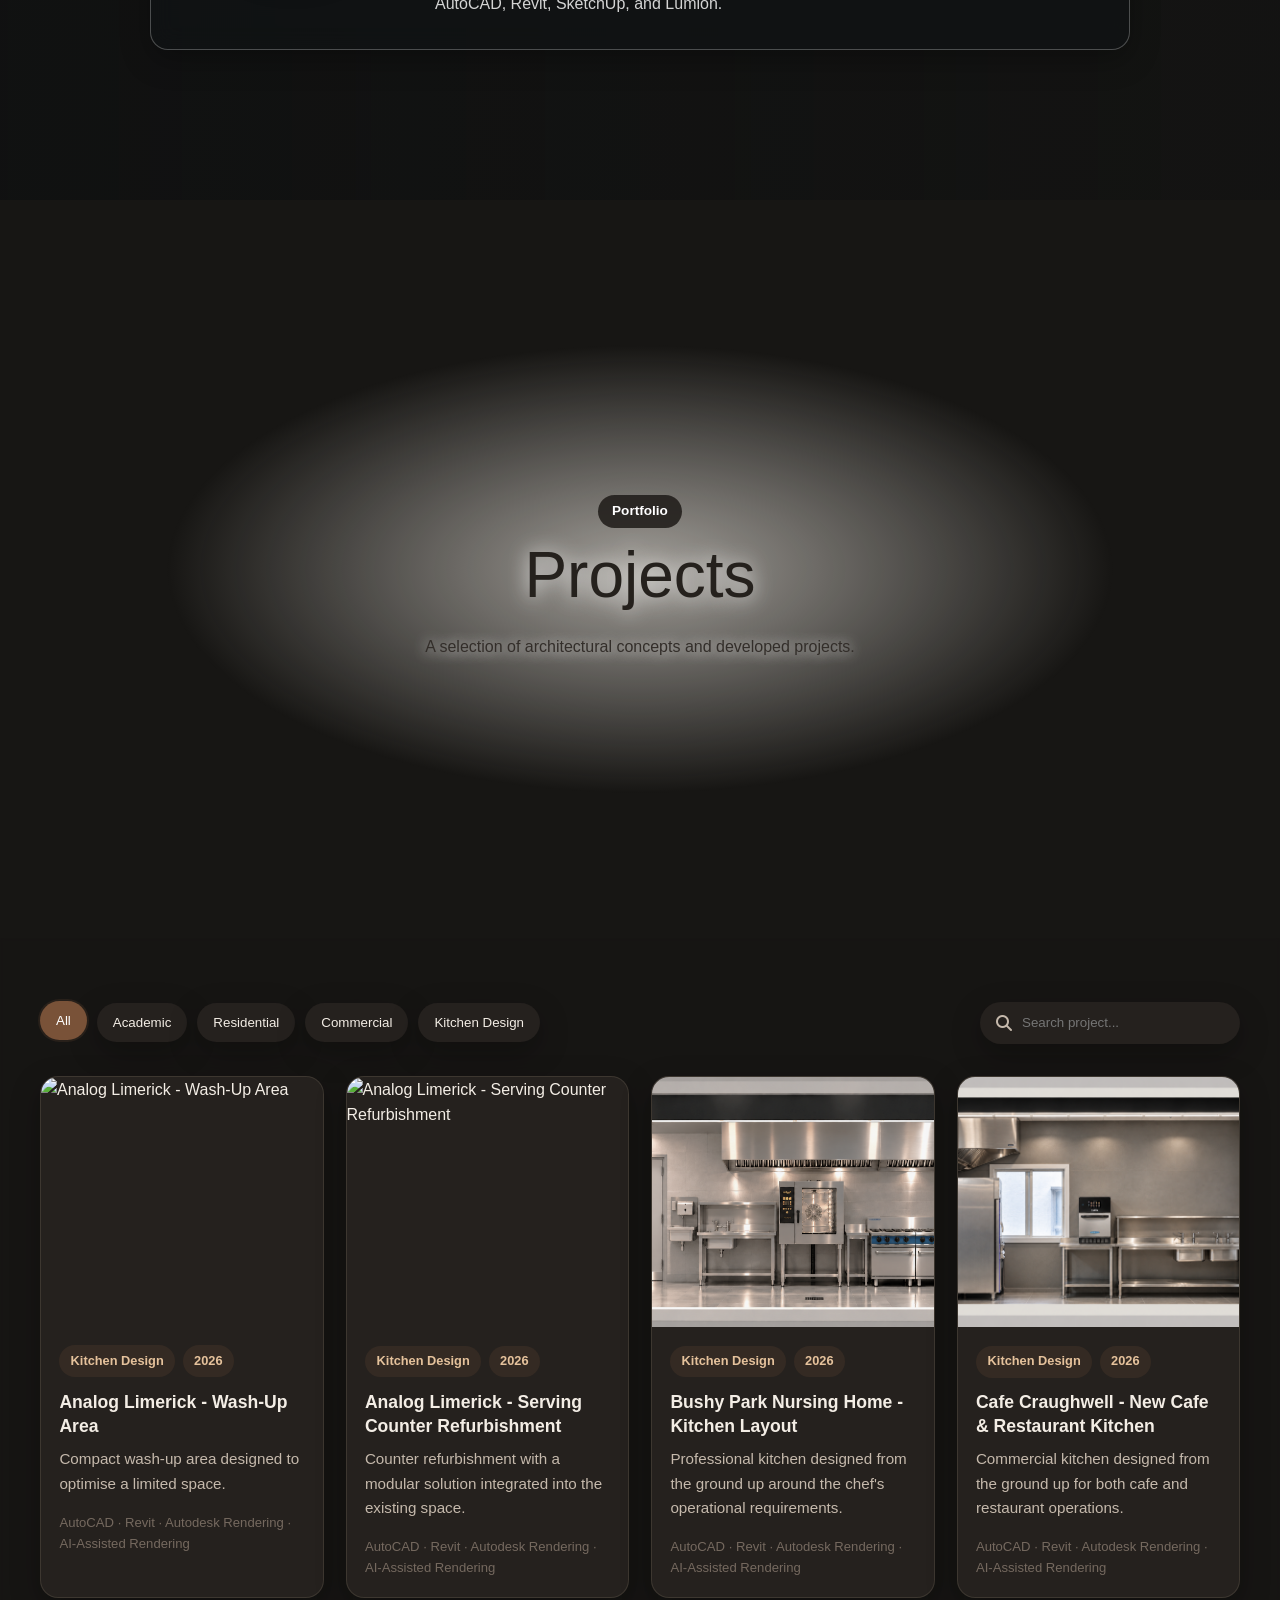
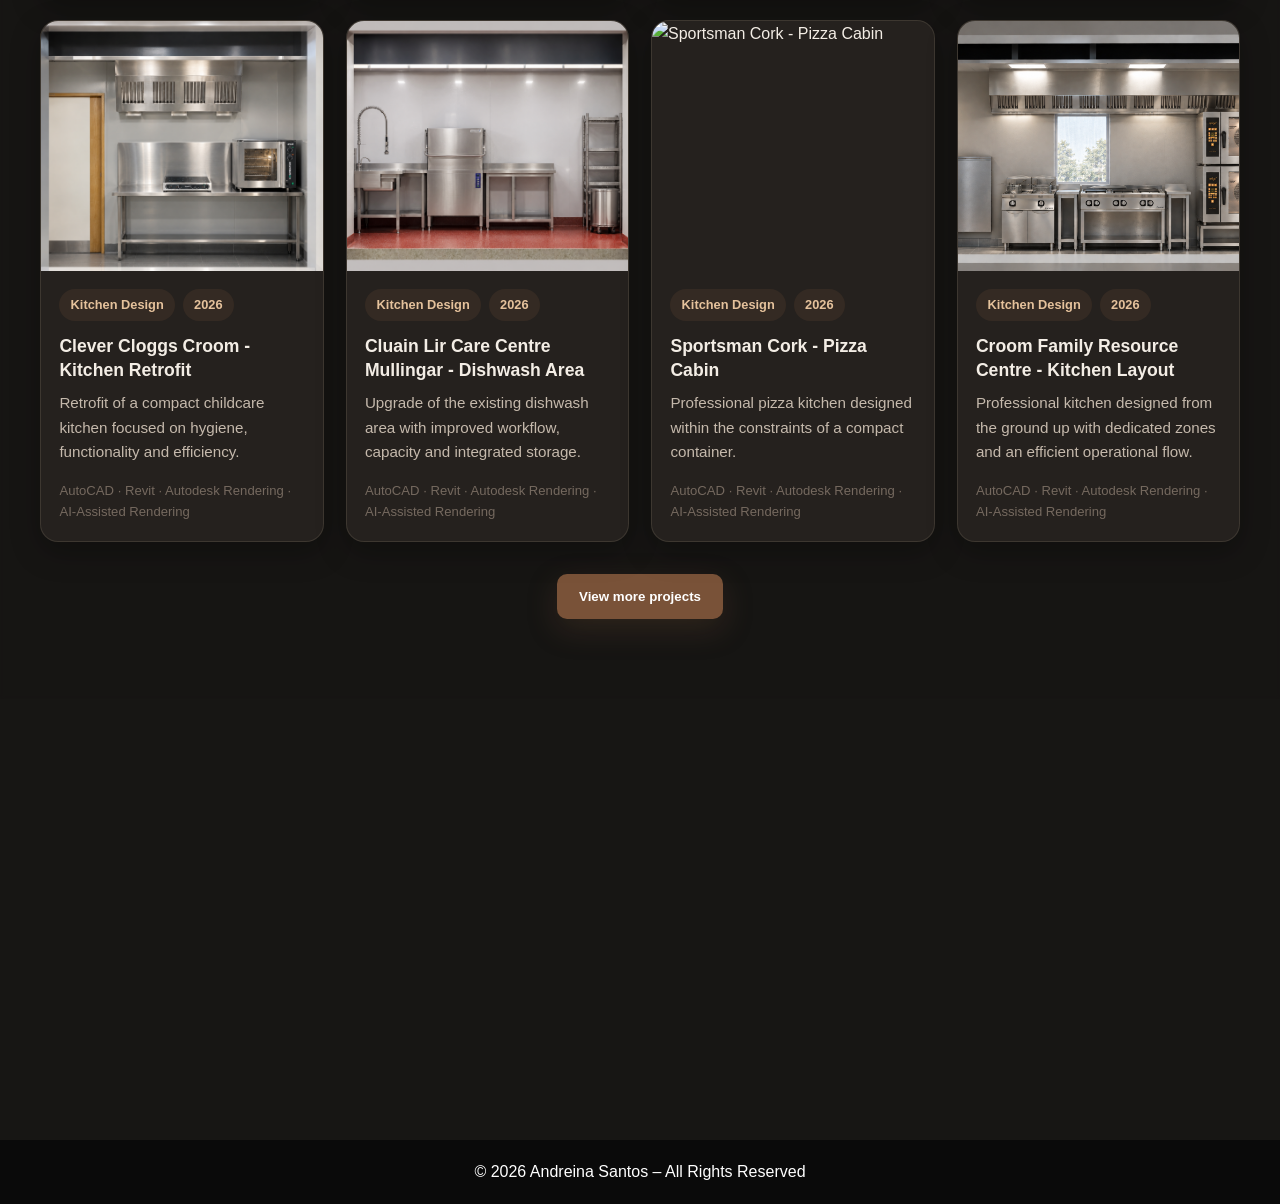
==== commit fcdb9c93: "update translate and details" ====
--- a/index.html
+++ b/index.html
@@ -1,5 +1,5 @@
 <!DOCTYPE html>
-<html lang="pt">
+<html lang="en">
 
 <head>
     <meta charset="UTF-8">
@@ -100,7 +100,7 @@
             <p class="empty-state" id="empty-state" style="display: none;">No projects found.</p>
 
             <div class="projects-actions">
-                <button id="load-more-projects" class="btn-load-more">Ver mais projetos</button>
+                <button id="load-more-projects" class="btn-load-more">Viem more projects</button>
             </div>
         </div>
     </section>
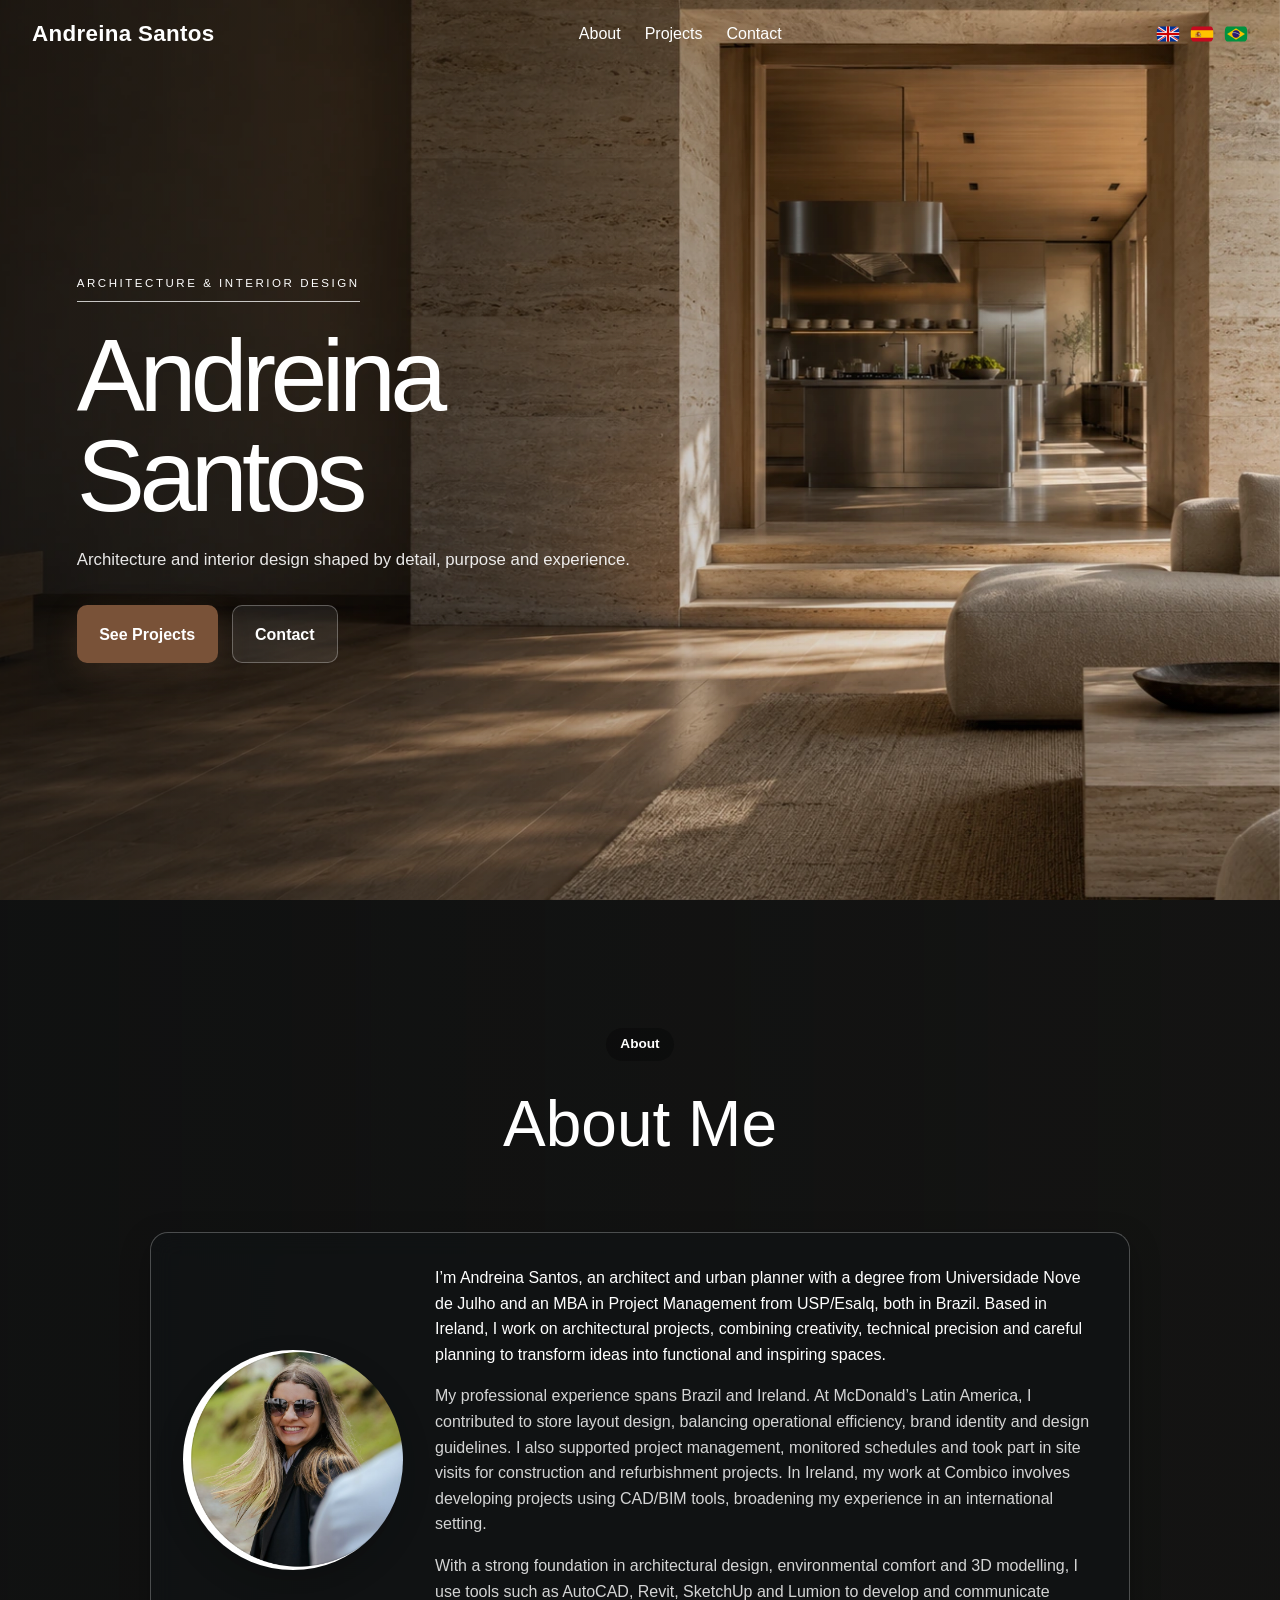
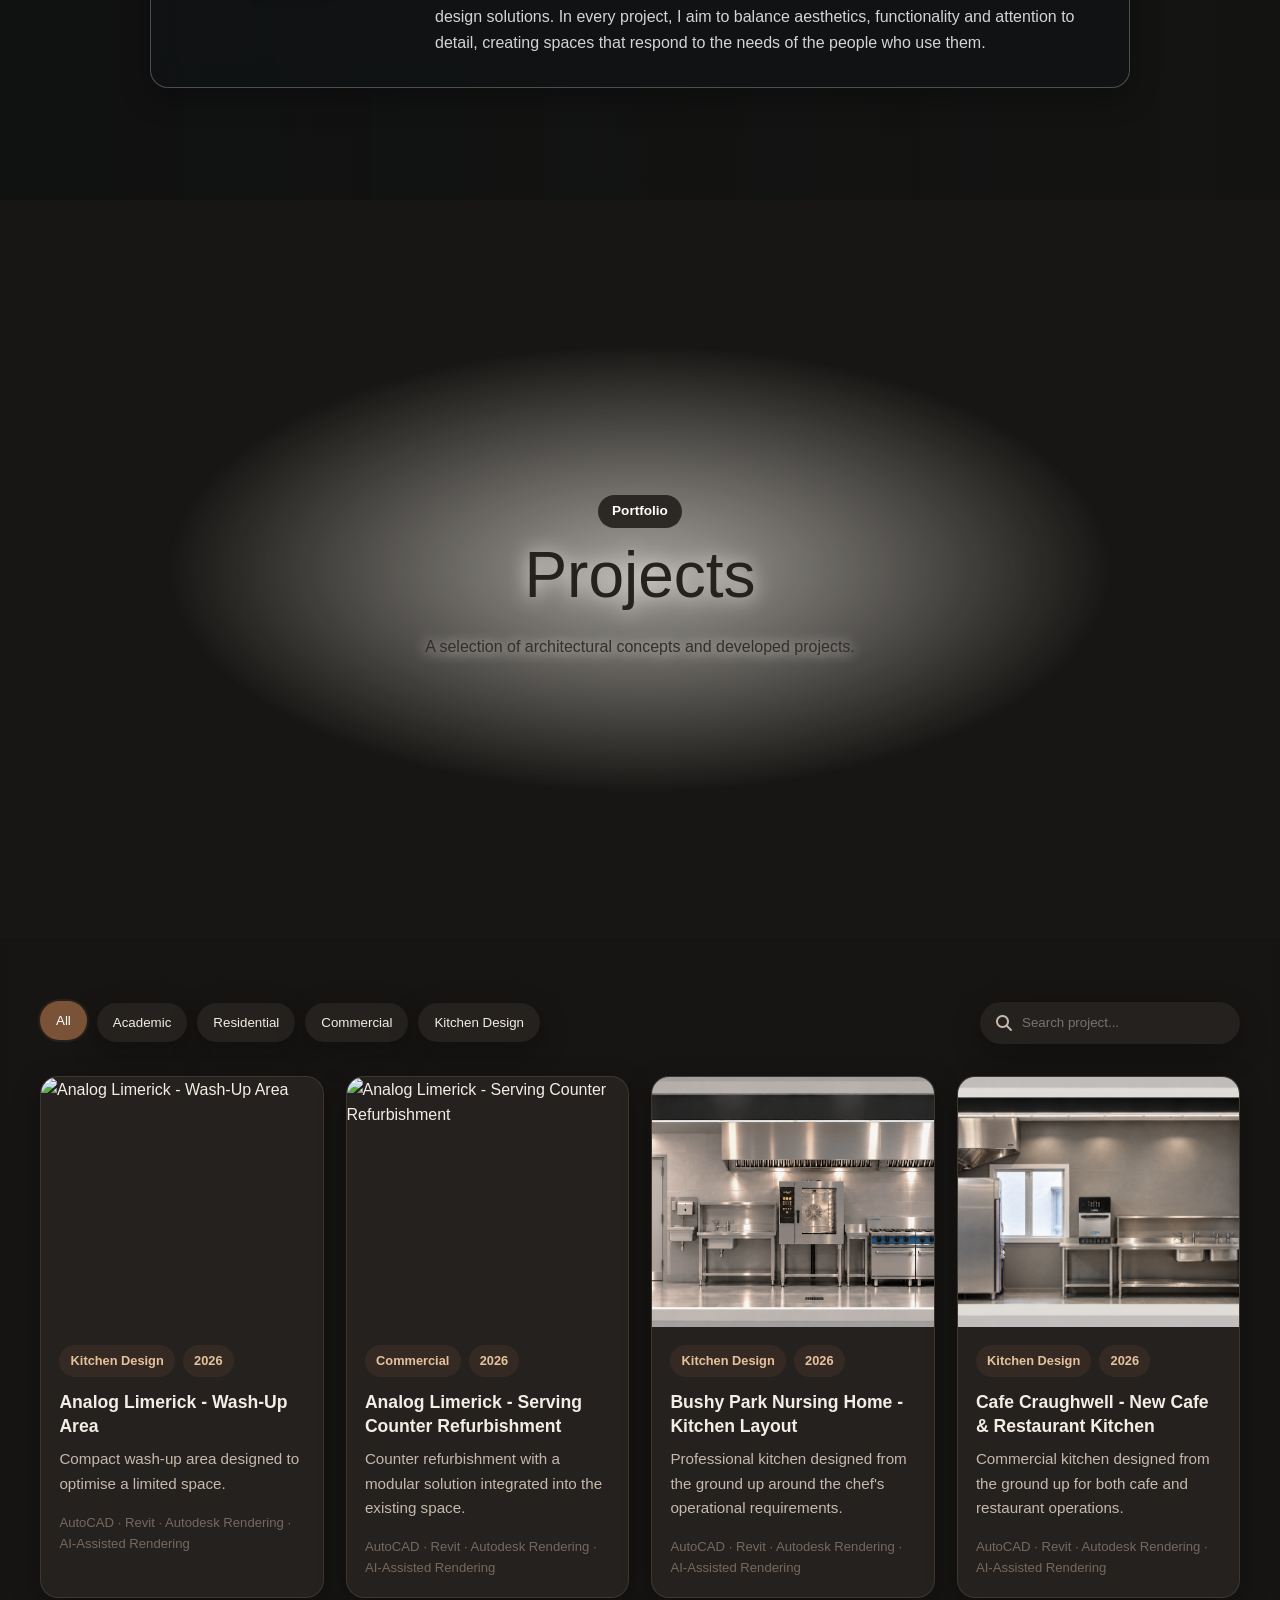
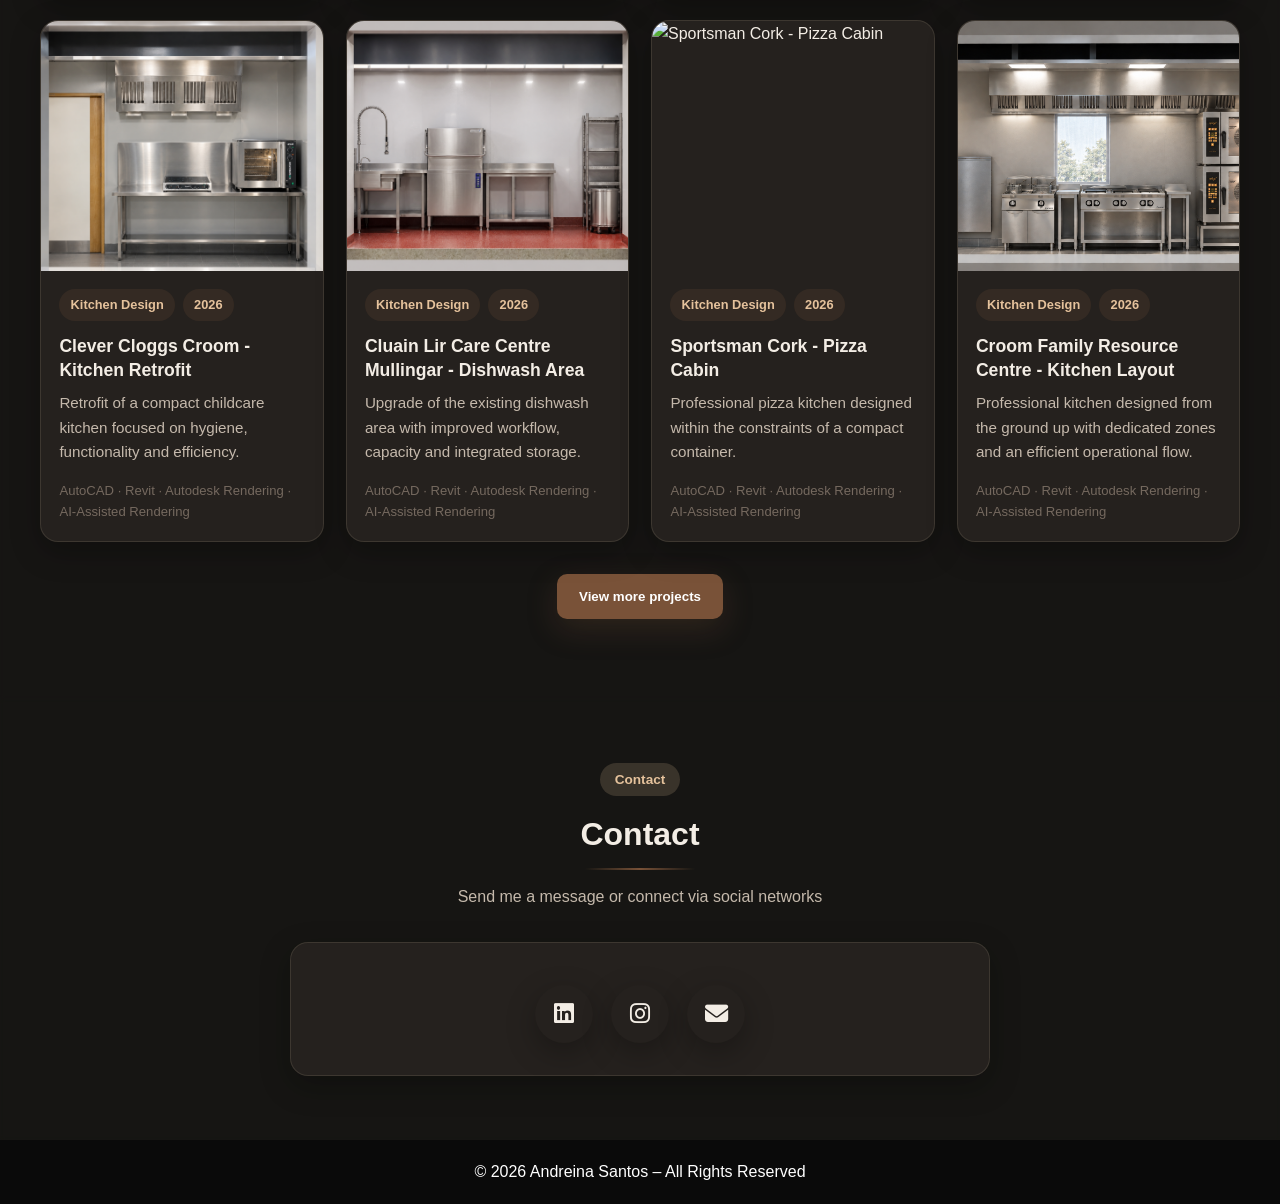
==== commit 7af039f8: "update new projects" ====
--- a/index.html
+++ b/index.html
@@ -66,7 +66,11 @@
             </div>
 
             <div class="about-text" id="about-text">
-                I am Andreina Santos, an architect graduated from the Universidade Nove de Julho (Brazil) and currently pursuing an MBA in Project Management at USP/Esalq (Brazil).
+                Im Andreina Santos, an architect and urban planner with a degree from Universidade Nove de Julho and an MBA in Project Management from USP/Esalq, both in Brazil. Based in Ireland, I work on architectural projects, combining creativity, technical precision
+                and careful planning to transform ideas into functional and inspiring spaces. My professional experience spans Brazil and Ireland. At McDonalds Latin America, I contributed to store layout design, balancing operational efficiency, brand
+                identity and design guidelines. I also supported project management, monitored schedules and took part in site visits for construction and refurbishment projects. In Ireland, my work at Combico involves developing projects using CAD/BIM
+                tools, broadening my experience in an international setting. With a strong foundation in architectural design, environmental comfort and 3D modelling, I use tools such as AutoCAD, Revit, SketchUp and Lumion to develop and communicate design
+                solutions. In every project, I aim to balance aesthetics, functionality and attention to detail, creating spaces that respond to the needs of the people who use them.
             </div>
         </div>
     </section>
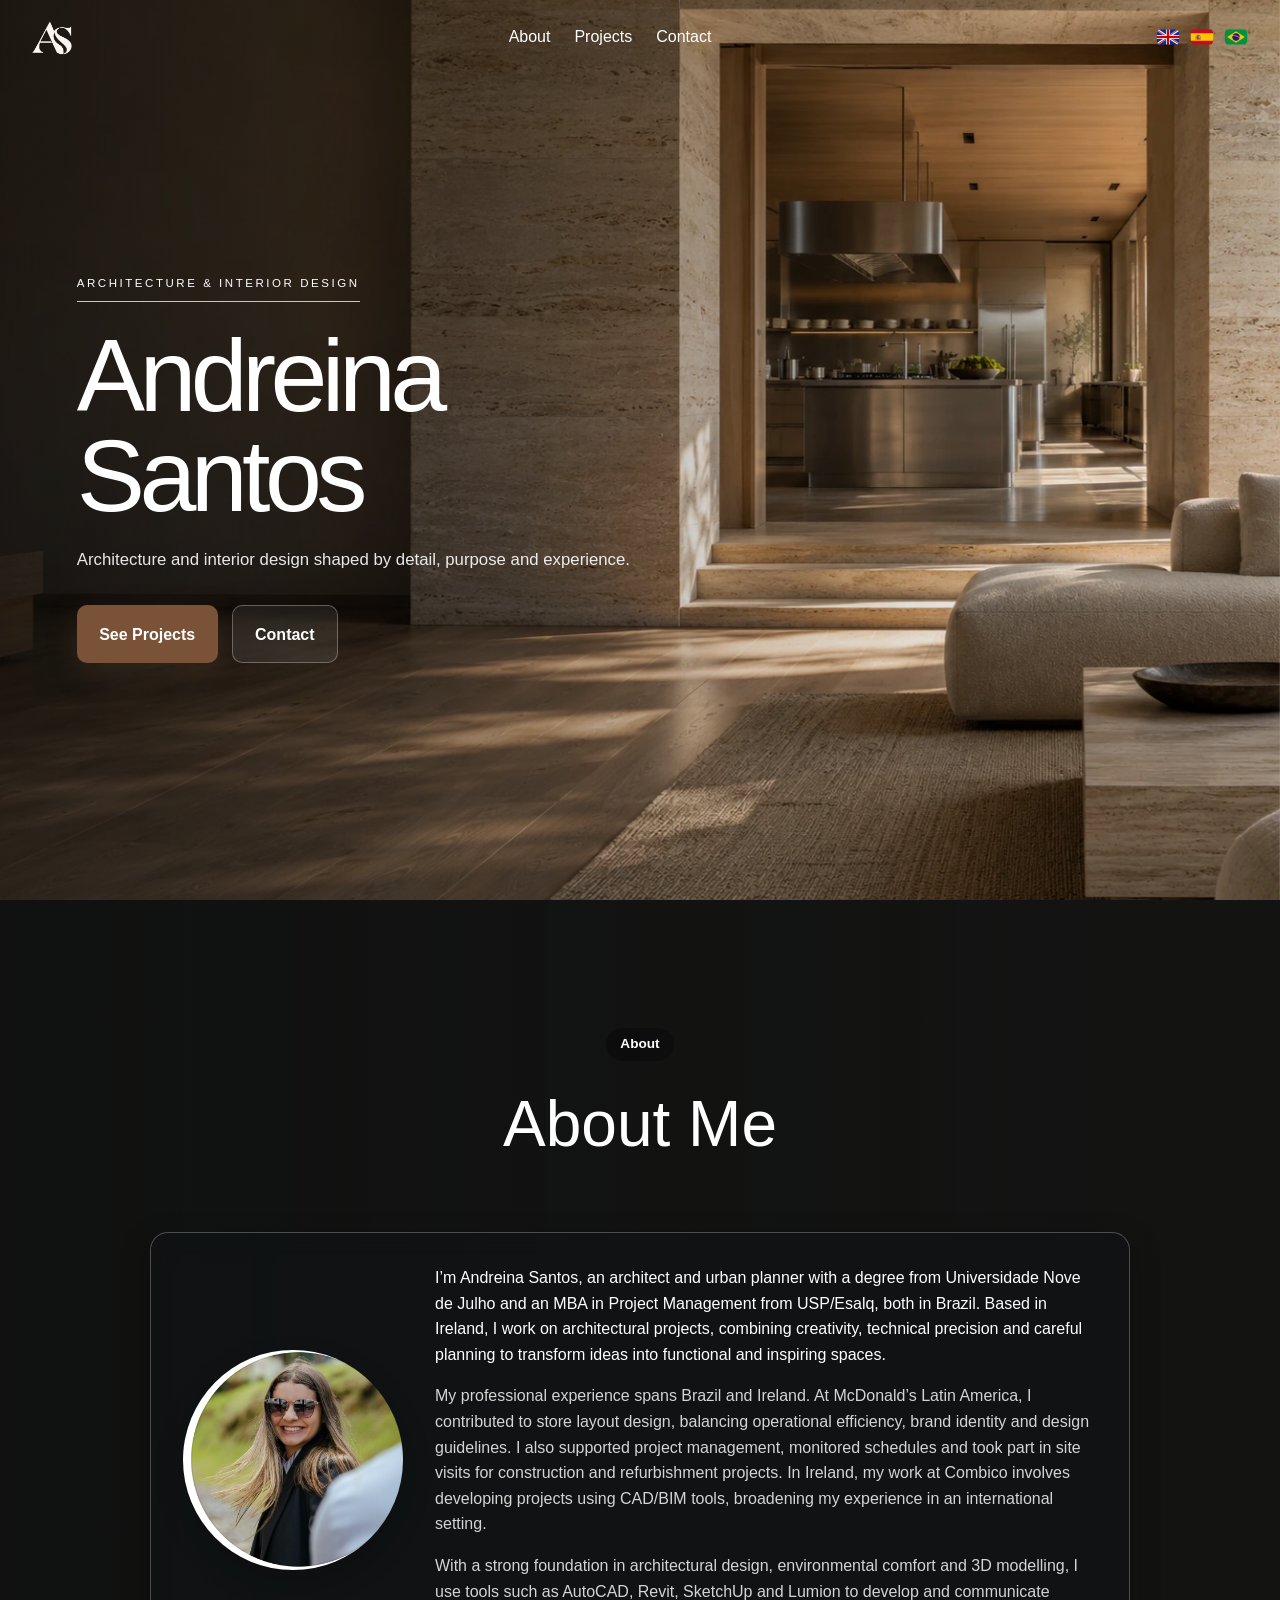
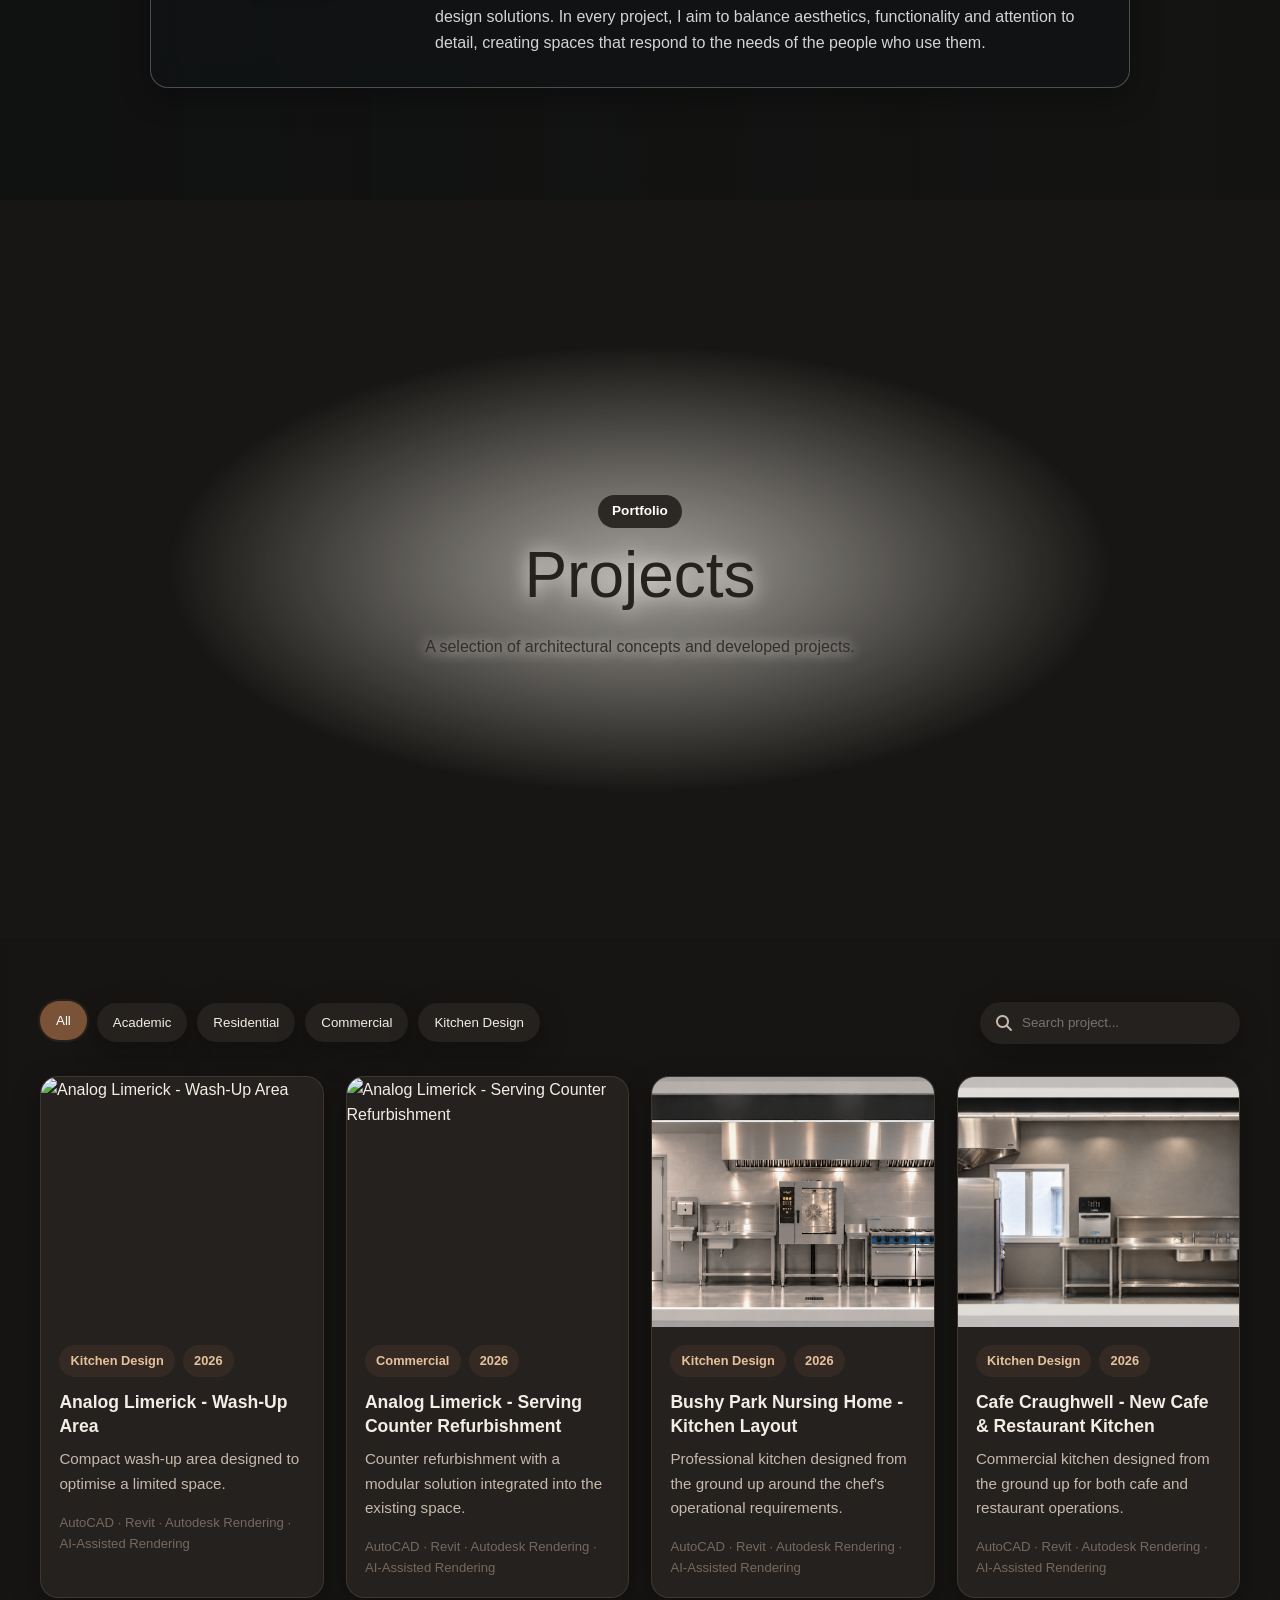
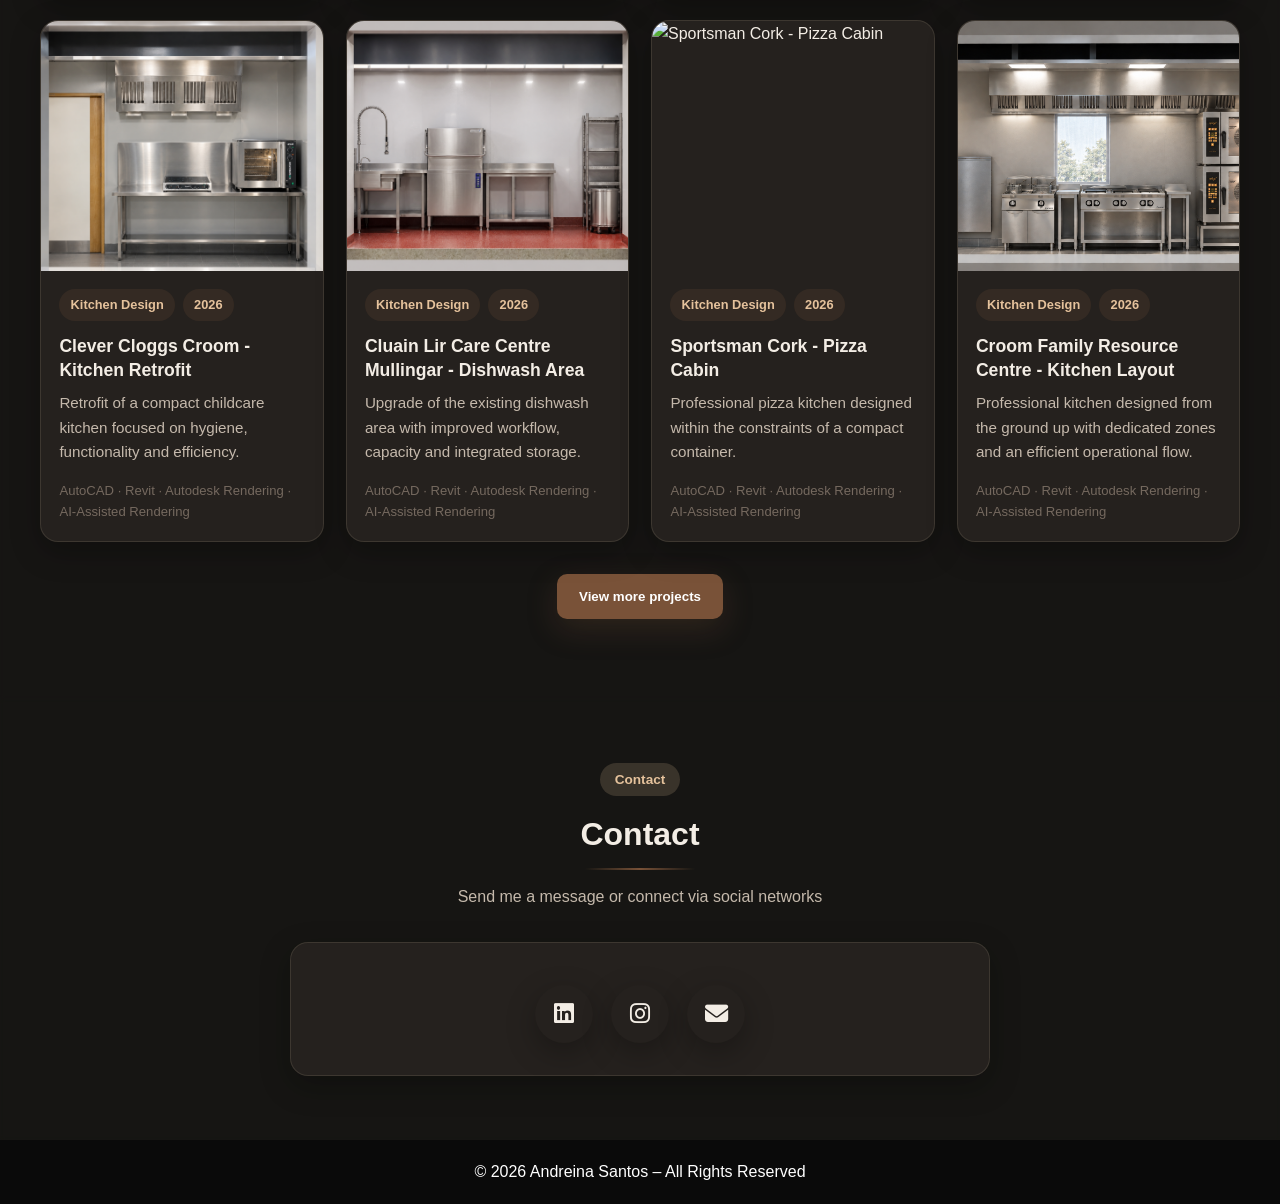
==== commit 49d66154: "update new logo" ====
--- a/index.html
+++ b/index.html
@@ -21,7 +21,9 @@
         <div class="backdrop-scene scene-plan"></div>
     </div>
     <header>
-        <a href="index.html" class="logo">Andreina Santos</a>
+        <a href="index.html" class="logo" aria-label="Andreina Santos - Home">
+            <img src="assets/hero/logo-as.png" alt="Andreina Santos" class="logo-img">
+        </a>
 
         <div class="menu-toggle" id="menu-toggle">
             <i class="fas fa-bars"></i>
--- a/css/style.css
+++ b/css/style.css
@@ -1033,6 +1033,16 @@
     background: #0a0a0a;
 }
 
+
+/* Logotipo da barra superior */
+
+.logo-img {
+    display: block;
+    width: auto;
+    height: 42px;
+    object-fit: contain;
+}
+
 @keyframes fadeUp {
     from {
         opacity: 0;
@@ -1131,8 +1141,14 @@
         height: 260px;
     }
 }
+
+
 /* Three architectural scenes belong to three real page sections. */
-html { scroll-behavior: smooth; }
+
+html {
+    scroll-behavior: smooth;
+}
+
 .home-page header {
     position: fixed;
     inset: 0 0 auto;
@@ -1143,20 +1159,26 @@
     -webkit-backdrop-filter: none;
     transition: background .3s ease, color .3s ease;
 }
+
 .home-page.header-on-plan header {
     background: rgba(248, 245, 239, .78);
     color: #25211d;
     backdrop-filter: blur(12px);
     -webkit-backdrop-filter: blur(12px);
 }
+
 .home-page.header-on-plan header .logo,
 .home-page.header-on-plan header nav a,
-.home-page.header-on-plan header .menu-toggle { color: #25211d; }
+.home-page.header-on-plan header .menu-toggle {
+    color: #25211d;
+}
+
 .home-page.header-over-content header {
     background: rgba(29, 26, 23, .85);
     backdrop-filter: blur(12px);
     -webkit-backdrop-filter: blur(12px);
 }
+
 .home-page .hero {
     min-height: 100svh;
     padding: 7rem max(6vw, 24px) 5rem;
@@ -1167,17 +1189,23 @@
     background: url('../assets/hero/scene-living.webp') center center / cover no-repeat;
     isolation: isolate;
 }
+
 .home-page .hero::before {
     content: '';
     position: absolute;
     inset: 0;
-    background: linear-gradient(90deg, rgba(16,15,14,.57), rgba(16,15,14,.17) 58%, transparent);
+    background: linear-gradient(90deg, rgba(16, 15, 14, .57), rgba(16, 15, 14, .17) 58%, transparent);
     z-index: -1;
 }
-.home-page .hero-content { max-width: 650px; animation: fadeUp .9s ease; }
+
+.home-page .hero-content {
+    max-width: 650px;
+    animation: fadeUp .9s ease;
+}
+
 .home-page .hero-kicker {
     border: 0;
-    border-bottom: 1px solid rgba(255,255,255,.75);
+    border-bottom: 1px solid rgba(255, 255, 255, .75);
     border-radius: 0;
     padding: 0 0 .55rem;
     font-size: .72rem;
@@ -1185,6 +1213,7 @@
     letter-spacing: .22em;
     backdrop-filter: none;
 }
+
 .home-page .hero h1 {
     font-size: clamp(3.6rem, 8vw, 8rem);
     font-weight: 400;
@@ -1192,8 +1221,15 @@
     letter-spacing: -.055em;
     margin: .5rem 0 1.25rem;
 }
-.home-page .hero p { margin: 0 0 2rem; }
-.home-page .hero-actions { justify-content: flex-start; }
+
+.home-page .hero p {
+    margin: 0 0 2rem;
+}
+
+.home-page .hero-actions {
+    justify-content: flex-start;
+}
+
 .hero-scroll-cue {
     position: absolute;
     left: max(6vw, 24px);
@@ -1202,6 +1238,7 @@
     text-transform: uppercase;
     letter-spacing: .18em;
 }
+
 #about {
     min-height: 100svh;
     padding: max(7rem, 12vh) 2rem 6rem;
@@ -1213,25 +1250,42 @@
     background: url('../assets/hero/scene-kitchen.webp') center / cover no-repeat;
     color: #fff;
 }
+
 #about::before {
     content: '';
     position: absolute;
     inset: 0;
-    background: linear-gradient(90deg, rgba(13,15,16,.64), rgba(13,15,16,.32));
+    background: linear-gradient(90deg, rgba(13, 15, 16, .64), rgba(13, 15, 16, .32));
     z-index: -1;
 }
-#about .section-heading h2 { font-size: clamp(2.6rem, 5vw, 5rem); font-weight: 400; }
-#about .section-tag { color: #fff; background: rgba(0,0,0,.3); }
+
+#about .section-heading h2 {
+    font-size: clamp(2.6rem, 5vw, 5rem);
+    font-weight: 400;
+}
+
+#about .section-tag {
+    color: #fff;
+    background: rgba(0, 0, 0, .3);
+}
+
 #about .about-container,
 body.dark-mode #about .about-container {
-    background: rgba(16,19,21,.70);
-    border-color: rgba(255,255,255,.25);
+    background: rgba(16, 19, 21, .70);
+    border-color: rgba(255, 255, 255, .25);
     color: #fff;
     max-width: 980px;
 }
+
 #about .about-text p,
-body.dark-mode #about .about-text p { color: rgba(255,255,255,.82); }
-#projects { padding: 0; }
+body.dark-mode #about .about-text p {
+    color: rgba(255, 255, 255, .82);
+}
+
+#projects {
+    padding: 0;
+}
+
 .projects-intro {
     min-height: 82svh;
     padding: 8rem 2rem 5rem;
@@ -1241,32 +1295,81 @@
     background: url('../assets/hero/scene-plan.webp') center / cover no-repeat;
     color: #25211d;
 }
-.projects-intro .section-heading h2 { font-size: clamp(3rem, 6vw, 6rem); font-weight: 400; }
+
+.projects-intro .section-heading h2 {
+    font-size: clamp(3rem, 6vw, 6rem);
+    font-weight: 400;
+}
+
 .projects-intro .section-subtitle,
-body.dark-mode .projects-intro .section-subtitle { color: #4b4741; }
-.projects-intro .section-tag { background: rgba(255,255,255,.8); }
-.projects-body { padding: 4rem 2rem 5rem; background: var(--bg); }
+body.dark-mode .projects-intro .section-subtitle {
+    color: #4b4741;
+}
+
+.projects-intro .section-tag {
+    background: rgba(255, 255, 255, .8);
+}
+
+.projects-body {
+    padding: 4rem 2rem 5rem;
+    background: var(--bg);
+}
+
 @media (max-width: 700px) {
-    .home-page .hero { background-position: 58% center; padding: 7rem 24px 5rem; }
-    .home-page .hero h1 { font-size: clamp(3.1rem, 14vw, 5rem); }
-    #about { padding: 7rem 1rem 4rem; }
-    #about .about-container { padding: 1.5rem; }
-    .projects-intro { padding: 7rem 1rem 4rem; min-height: 70svh; }
-    .projects-body { padding: 3rem 1rem 4rem; }
-    .home-page.header-on-plan nav.active { background: rgba(248,245,239,.96); }
-}
+    .home-page .hero {
+        background-position: 58% center;
+        padding: 7rem 24px 5rem;
+    }
+    .home-page .hero h1 {
+        font-size: clamp(3.1rem, 14vw, 5rem);
+    }
+    #about {
+        padding: 7rem 1rem 4rem;
+    }
+    #about .about-container {
+        padding: 1.5rem;
+    }
+    .projects-intro {
+        padding: 7rem 1rem 4rem;
+        min-height: 70svh;
+    }
+    .projects-body {
+        padding: 3rem 1rem 4rem;
+    }
+    .home-page.header-on-plan nav.active {
+        background: rgba(248, 245, 239, .96);
+    }
+}
+
+
 /* Paint the tint above the photograph and the content above the tint. */
-.home-page .hero::before, #about::before { z-index: 0; }
-.home-page .hero-content, #about > .section-heading, #about > .about-container { position: relative; z-index: 1; }
-.projects-intro { position: relative; isolation: isolate; }
+
+.home-page .hero::before,
+#about::before {
+    z-index: 0;
+}
+
+.home-page .hero-content,
+#about>.section-heading,
+#about>.about-container {
+    position: relative;
+    z-index: 1;
+}
+
+.projects-intro {
+    position: relative;
+    isolation: isolate;
+}
+
 .projects-intro::before {
     content: '';
     position: absolute;
     inset: 0;
     z-index: -1;
-    background: radial-gradient(ellipse 38rem 18rem at center, rgba(246,241,233,.62), transparent 78%);
+    background: radial-gradient(ellipse 38rem 18rem at center, rgba(246, 241, 233, .62), transparent 78%);
     pointer-events: none;
 }
+
 .projects-intro .section-heading {
     max-width: 850px;
     background: transparent;
@@ -1276,29 +1379,45 @@
     backdrop-filter: none;
     -webkit-backdrop-filter: none;
 }
+
 .projects-intro .section-heading h2 {
     font-size: clamp(2.6rem, 5vw, 5rem);
     line-height: 1.1;
     margin-bottom: .8rem;
-    text-shadow: 0 1px 20px rgba(255,255,255,.9);
-}
-.projects-intro .section-tag { background: rgba(34,30,27,.88); color: #fff; }
+    text-shadow: 0 1px 20px rgba(255, 255, 255, .9);
+}
+
+.projects-intro .section-tag {
+    background: rgba(34, 30, 27, .88);
+    color: #fff;
+}
+
 .projects-intro .section-subtitle,
 body.dark-mode .projects-intro .section-subtitle {
     color: #332e2a;
-    text-shadow: 0 1px 14px rgba(255,255,255,.95);
-}
+    text-shadow: 0 1px 14px rgba(255, 255, 255, .95);
+}
+
 .home-page:not(.dark-mode).header-over-content header {
-    background: rgba(245,241,235,.9);
+    background: rgba(245, 241, 235, .9);
     color: #25211d;
 }
+
 .home-page:not(.dark-mode).header-over-content header .logo,
 .home-page:not(.dark-mode).header-over-content header nav a,
-.home-page:not(.dark-mode).header-over-content header .menu-toggle { color: #25211d; }
+.home-page:not(.dark-mode).header-over-content header .menu-toggle {
+    color: #25211d;
+}
+
 
 /* Continuous scroll journey: the photographs stay in the viewport while
    the existing page content moves across them. */
-.home-page { --kitchen-progress: 0; --plan-progress: 0; }
+
+.home-page {
+    --kitchen-progress: 0;
+    --plan-progress: 0;
+}
+
 .site-backdrop {
     position: fixed;
     inset: 0;
@@ -1307,6 +1426,7 @@
     pointer-events: none;
     background: #bfb2a1;
 }
+
 .backdrop-scene {
     position: absolute;
     inset: 0;
@@ -1315,9 +1435,21 @@
     background-repeat: no-repeat;
     will-change: opacity, clip-path;
 }
-.scene-living { background-image: url('../assets/hero/scene-living.webp'); }
-.scene-kitchen { background-image: url('../assets/hero/scene-kitchen.webp'); opacity: var(--kitchen-progress); }
-.scene-plan { background-image: url('../assets/hero/scene-plan.webp'); opacity: var(--plan-progress); }
+
+.scene-living {
+    background-image: url('../assets/hero/scene-living.webp');
+}
+
+.scene-kitchen {
+    background-image: url('../assets/hero/scene-kitchen.webp');
+    opacity: var(--kitchen-progress);
+}
+
+.scene-plan {
+    background-image: url('../assets/hero/scene-plan.webp');
+    opacity: var(--plan-progress);
+}
+
 @supports (clip-path: circle(50% at 50% 50%)) {
     .scene-kitchen {
         opacity: 1;
@@ -1328,61 +1460,118 @@
         clip-path: circle(calc(var(--plan-progress) * 150%) at 50% 50%);
     }
 }
-.home-page section, .home-page footer { position: relative; z-index: 1; }
+
+.home-page section,
+.home-page footer {
+    position: relative;
+    z-index: 1;
+}
+
 .home-page .hero,
 .home-page #about,
-.home-page .projects-intro { background: transparent; }
-.home-page #about { isolation: isolate; }
-.home-page #projects { background: transparent; }
+.home-page .projects-intro {
+    background: transparent;
+}
+
+.home-page #about {
+    isolation: isolate;
+}
+
+.home-page #projects {
+    background: transparent;
+}
+
 .home-page .projects-body {
-    background: rgba(23,22,20,.67);
+    background: rgba(23, 22, 20, .67);
     min-height: 50vh;
     backdrop-filter: blur(2px);
     -webkit-backdrop-filter: blur(2px);
 }
+
 .home-page #contact {
-    background: rgba(23,22,20,.64);
+    background: rgba(23, 22, 20, .64);
     backdrop-filter: blur(2px);
     -webkit-backdrop-filter: blur(2px);
 }
-.home-page:not(.dark-mode) .projects-body { background: rgba(245,241,235,.78); }
-.home-page:not(.dark-mode) #contact { background: rgba(245,241,235,.76); }
-.home-page.header-over-content header { background: rgba(18,20,23,.82); }
-.home-page:not(.dark-mode).header-over-content header { background: rgba(245,241,235,.86); }
+
+.home-page:not(.dark-mode) .projects-body {
+    background: rgba(245, 241, 235, .78);
+}
+
+.home-page:not(.dark-mode) #contact {
+    background: rgba(245, 241, 235, .76);
+}
+
+.home-page.header-over-content header {
+    background: rgba(18, 20, 23, .82);
+}
+
+.home-page:not(.dark-mode).header-over-content header {
+    background: rgba(245, 241, 235, .86);
+}
+
 @media (prefers-reduced-motion: reduce) {
-    .scene-kitchen, .scene-plan { clip-path: none; }
-}
-.projects-intro::before { z-index: 0; }
-.projects-intro .section-heading { position: relative; z-index: 1; }
+    .scene-kitchen,
+    .scene-plan {
+        clip-path: none;
+    }
+}
+
+.projects-intro::before {
+    z-index: 0;
+}
+
+.projects-intro .section-heading {
+    position: relative;
+    z-index: 1;
+}
+
 
 /* The footer joins the contact section without an empty strip. */
-.home-page footer { margin-top: 0; }
+
+.home-page footer {
+    margin-top: 0;
+}
+
 
 /* Transparent on the opening frame; a quiet glass bar appears on scroll. */
+
 .home-page.header-scrolled:not(.header-on-plan):not(.header-over-content) header {
     background: rgba(29, 26, 23, .58);
     backdrop-filter: blur(14px);
     -webkit-backdrop-filter: blur(14px);
-    box-shadow: 0 1px 0 rgba(255,255,255,.10);
-}
+    box-shadow: 0 1px 0 rgba(255, 255, 255, .10);
+}
+
 
 /* Warm architectural palette, with legible accents in both themes. */
+
 body.dark-mode .section-tag {
     background: rgba(229, 194, 156, .17);
     color: #e5c29c;
 }
+
 body.dark-mode .projects-intro .section-tag {
     background: rgba(34, 30, 27, .88);
     color: #fff;
 }
-:where(a, button, input):focus-visible {
+
+:where(a,
+button,
+input):focus-visible {
     outline: 2px solid #b8906a;
     outline-offset: 3px;
 }
+
 .home-page header .logo:hover,
 .home-page header nav a:hover,
-body.dark-mode .next-project-link:hover { color: #e5c29c; }
+body.dark-mode .next-project-link:hover {
+    color: #e5c29c;
+}
+
 .home-page.header-on-plan header .logo:hover,
 .home-page.header-on-plan header nav a:hover,
 .home-page:not(.dark-mode).header-over-content header .logo:hover,
-.home-page:not(.dark-mode).header-over-content header nav a:hover { color: #795238; }
+.home-page:not(.dark-mode).header-over-content header nav a:hover {
+    color: #795238;
+}
